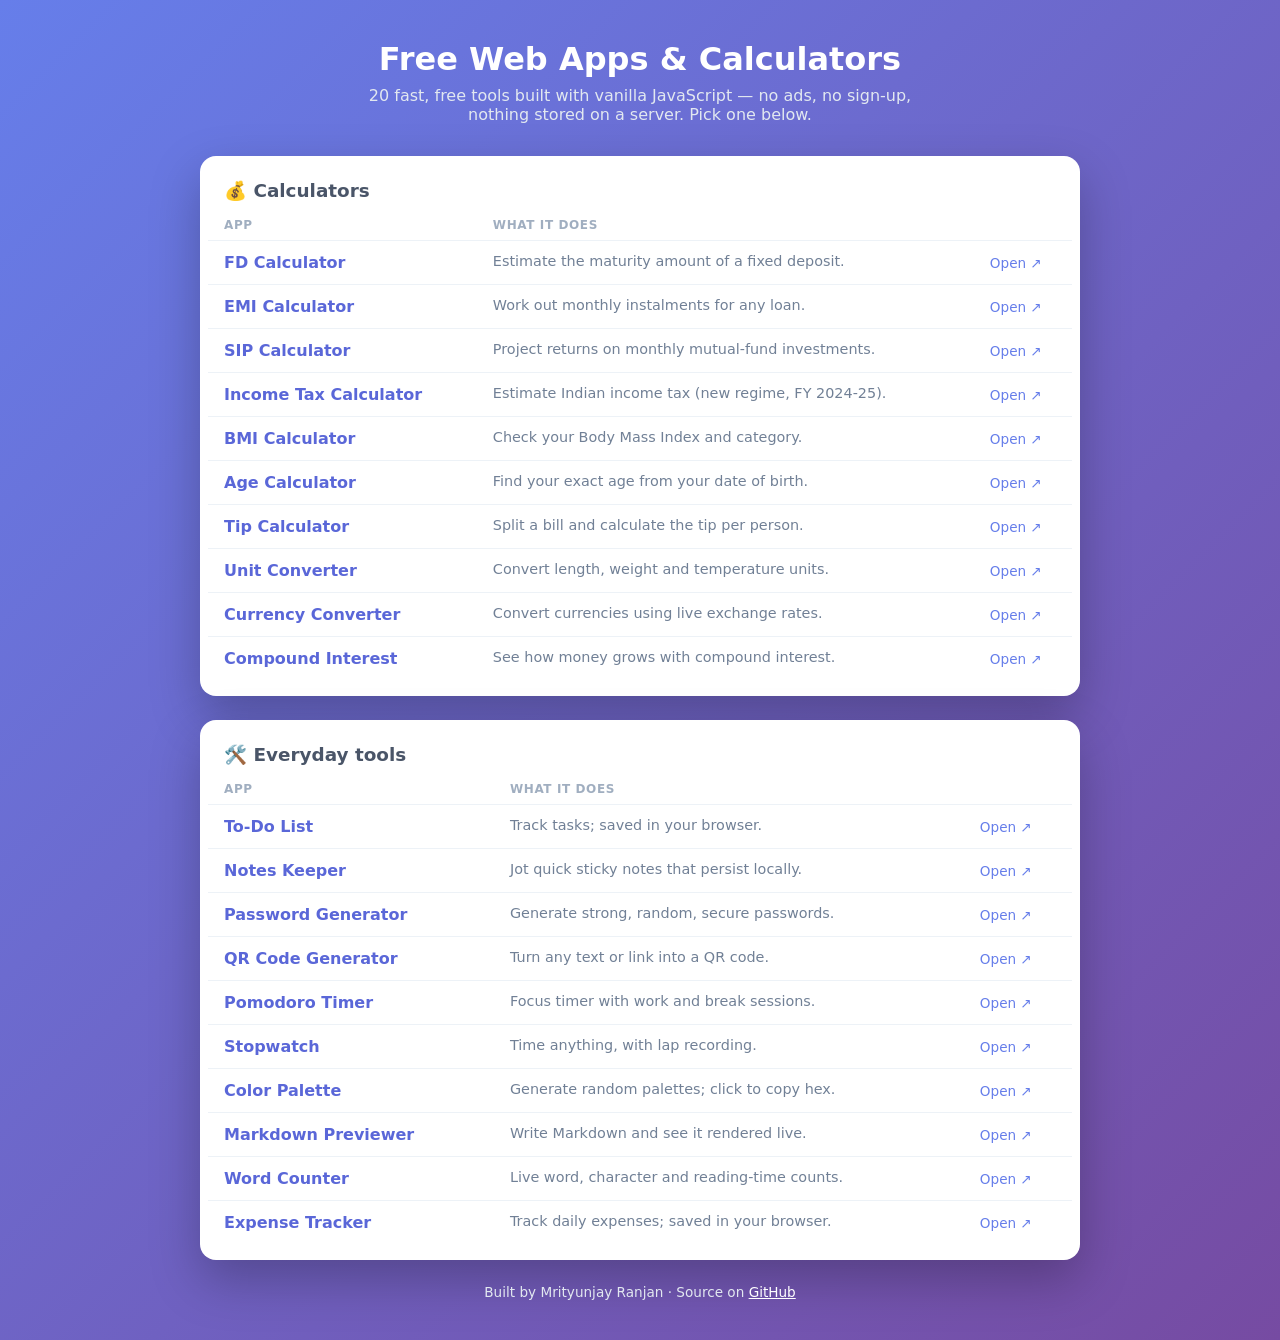
==== index.html @ c01cd496 "Add homepage hub linking all web apps, with SEO metadata and sitemap" ====
<!DOCTYPE html>
<html lang="en">
<head>
  <meta charset="UTF-8" />
  <meta name="viewport" content="width=device-width, initial-scale=1.0" />

  <!-- Primary SEO -->
  <title>Free Online Web Apps & Calculators | Mrityunjay Ranjan</title>
  <meta name="description" content="20 free online web apps and calculators — EMI, FD, SIP, income tax, BMI, password generator, QR code generator, Pomodoro timer, expense tracker and more. Fast, no ads, no sign-up." />
  <meta name="keywords" content="free online calculator, EMI calculator, FD calculator, SIP calculator, income tax calculator, BMI calculator, age calculator, tip calculator, unit converter, currency converter, password generator, QR code generator, pomodoro timer, stopwatch, color palette, markdown previewer, word counter, expense tracker, web apps" />
  <meta name="author" content="Mrityunjay Ranjan" />
  <meta name="robots" content="index, follow" />
  <link rel="canonical" href="https://mrityunjay.github.io/" />

  <!-- Open Graph -->
  <meta property="og:type" content="website" />
  <meta property="og:title" content="Free Online Web Apps & Calculators" />
  <meta property="og:description" content="20 free, fast web apps and calculators — no ads, no sign-up." />
  <meta property="og:url" content="https://mrityunjay.github.io/" />
  <meta property="og:site_name" content="Mrityunjay's Web Apps" />

  <!-- Twitter -->
  <meta name="twitter:card" content="summary" />
  <meta name="twitter:title" content="Free Online Web Apps & Calculators" />
  <meta name="twitter:description" content="20 free, fast web apps and calculators — no ads, no sign-up." />

  <!-- Structured data: list of apps -->
  <script type="application/ld+json">
  {
    "@context": "https://schema.org",
    "@type": "WebSite",
    "name": "Mrityunjay's Web Apps",
    "url": "https://mrityunjay.github.io/",
    "author": { "@type": "Person", "name": "Mrityunjay Ranjan" }
  }
  </script>

  <style>
    * { box-sizing: border-box; margin: 0; padding: 0; }
    body {
      font-family: "Segoe UI", system-ui, -apple-system, sans-serif;
      background: linear-gradient(135deg, #667eea 0%, #764ba2 100%);
      min-height: 100vh; color: #1a202c; padding: 40px 16px;
    }
    header { text-align: center; color: #fff; margin-bottom: 32px; }
    header h1 { font-size: 2rem; margin-bottom: 8px; }
    header p { color: #e2e8f0; max-width: 600px; margin: 0 auto; }
    main { max-width: 880px; margin: 0 auto; }
    section { background: #fff; border-radius: 16px; box-shadow: 0 20px 50px rgba(0,0,0,0.25); padding: 8px 8px 16px; margin-bottom: 24px; }
    section h2 { font-size: 1.15rem; padding: 16px 16px 8px; color: #4a5568; }
    table { width: 100%; border-collapse: collapse; }
    th { text-align: left; font-size: 0.75rem; text-transform: uppercase; letter-spacing: 0.05em; color: #a0aec0; padding: 8px 16px; }
    td { padding: 12px 16px; border-top: 1px solid #edf2f7; vertical-align: top; }
    td.app a { color: #5a67d8; font-weight: 600; text-decoration: none; font-size: 1rem; }
    td.app a:hover { text-decoration: underline; }
    td.desc { color: #718096; font-size: 0.9rem; }
    td.open a { color: #667eea; text-decoration: none; font-size: 0.85rem; white-space: nowrap; }
    tr:hover td { background: #f7fafc; }
    footer { text-align: center; color: #e2e8f0; font-size: 0.85rem; margin-top: 24px; }
    footer a { color: #fff; }
    @media (max-width: 560px) { td.open { display: none; } }
  </style>
</head>
<body>
  <header>
    <h1>Free Web Apps &amp; Calculators</h1>
    <p>20 fast, free tools built with vanilla JavaScript — no ads, no sign-up, nothing stored on a server. Pick one below.</p>
  </header>

  <main>
    <section>
      <h2>💰 Calculators</h2>
      <table>
        <thead><tr><th>App</th><th>What it does</th><th></th></tr></thead>
        <tbody>
          <tr><td class="app"><a href="https://mrityunjay.github.io/fd-calculator/" target="_blank" rel="noopener">FD Calculator</a></td><td class="desc">Estimate the maturity amount of a fixed deposit.</td><td class="open"><a href="https://mrityunjay.github.io/fd-calculator/" target="_blank" rel="noopener">Open ↗</a></td></tr>
          <tr><td class="app"><a href="https://mrityunjay.github.io/emi-calculator/" target="_blank" rel="noopener">EMI Calculator</a></td><td class="desc">Work out monthly instalments for any loan.</td><td class="open"><a href="https://mrityunjay.github.io/emi-calculator/" target="_blank" rel="noopener">Open ↗</a></td></tr>
          <tr><td class="app"><a href="https://mrityunjay.github.io/sip-calculator/" target="_blank" rel="noopener">SIP Calculator</a></td><td class="desc">Project returns on monthly mutual-fund investments.</td><td class="open"><a href="https://mrityunjay.github.io/sip-calculator/" target="_blank" rel="noopener">Open ↗</a></td></tr>
          <tr><td class="app"><a href="https://mrityunjay.github.io/income-tax-calculator/" target="_blank" rel="noopener">Income Tax Calculator</a></td><td class="desc">Estimate Indian income tax (new regime, FY 2024-25).</td><td class="open"><a href="https://mrityunjay.github.io/income-tax-calculator/" target="_blank" rel="noopener">Open ↗</a></td></tr>
          <tr><td class="app"><a href="https://mrityunjay.github.io/bmi-calculator/" target="_blank" rel="noopener">BMI Calculator</a></td><td class="desc">Check your Body Mass Index and category.</td><td class="open"><a href="https://mrityunjay.github.io/bmi-calculator/" target="_blank" rel="noopener">Open ↗</a></td></tr>
          <tr><td class="app"><a href="https://mrityunjay.github.io/age-calculator/" target="_blank" rel="noopener">Age Calculator</a></td><td class="desc">Find your exact age from your date of birth.</td><td class="open"><a href="https://mrityunjay.github.io/age-calculator/" target="_blank" rel="noopener">Open ↗</a></td></tr>
          <tr><td class="app"><a href="https://mrityunjay.github.io/tip-calculator/" target="_blank" rel="noopener">Tip Calculator</a></td><td class="desc">Split a bill and calculate the tip per person.</td><td class="open"><a href="https://mrityunjay.github.io/tip-calculator/" target="_blank" rel="noopener">Open ↗</a></td></tr>
          <tr><td class="app"><a href="https://mrityunjay.github.io/unit-converter/" target="_blank" rel="noopener">Unit Converter</a></td><td class="desc">Convert length, weight and temperature units.</td><td class="open"><a href="https://mrityunjay.github.io/unit-converter/" target="_blank" rel="noopener">Open ↗</a></td></tr>
          <tr><td class="app"><a href="https://mrityunjay.github.io/currency-converter/" target="_blank" rel="noopener">Currency Converter</a></td><td class="desc">Convert currencies using live exchange rates.</td><td class="open"><a href="https://mrityunjay.github.io/currency-converter/" target="_blank" rel="noopener">Open ↗</a></td></tr>
          <tr><td class="app"><a href="https://mrityunjay.github.io/compound-interest-calculator/" target="_blank" rel="noopener">Compound Interest</a></td><td class="desc">See how money grows with compound interest.</td><td class="open"><a href="https://mrityunjay.github.io/compound-interest-calculator/" target="_blank" rel="noopener">Open ↗</a></td></tr>
        </tbody>
      </table>
    </section>

    <section>
      <h2>🛠️ Everyday tools</h2>
      <table>
        <thead><tr><th>App</th><th>What it does</th><th></th></tr></thead>
        <tbody>
          <tr><td class="app"><a href="https://mrityunjay.github.io/todo-list/" target="_blank" rel="noopener">To-Do List</a></td><td class="desc">Track tasks; saved in your browser.</td><td class="open"><a href="https://mrityunjay.github.io/todo-list/" target="_blank" rel="noopener">Open ↗</a></td></tr>
          <tr><td class="app"><a href="https://mrityunjay.github.io/notes-keeper/" target="_blank" rel="noopener">Notes Keeper</a></td><td class="desc">Jot quick sticky notes that persist locally.</td><td class="open"><a href="https://mrityunjay.github.io/notes-keeper/" target="_blank" rel="noopener">Open ↗</a></td></tr>
          <tr><td class="app"><a href="https://mrityunjay.github.io/password-generator/" target="_blank" rel="noopener">Password Generator</a></td><td class="desc">Generate strong, random, secure passwords.</td><td class="open"><a href="https://mrityunjay.github.io/password-generator/" target="_blank" rel="noopener">Open ↗</a></td></tr>
          <tr><td class="app"><a href="https://mrityunjay.github.io/qr-generator/" target="_blank" rel="noopener">QR Code Generator</a></td><td class="desc">Turn any text or link into a QR code.</td><td class="open"><a href="https://mrityunjay.github.io/qr-generator/" target="_blank" rel="noopener">Open ↗</a></td></tr>
          <tr><td class="app"><a href="https://mrityunjay.github.io/pomodoro-timer/" target="_blank" rel="noopener">Pomodoro Timer</a></td><td class="desc">Focus timer with work and break sessions.</td><td class="open"><a href="https://mrityunjay.github.io/pomodoro-timer/" target="_blank" rel="noopener">Open ↗</a></td></tr>
          <tr><td class="app"><a href="https://mrityunjay.github.io/stopwatch/" target="_blank" rel="noopener">Stopwatch</a></td><td class="desc">Time anything, with lap recording.</td><td class="open"><a href="https://mrityunjay.github.io/stopwatch/" target="_blank" rel="noopener">Open ↗</a></td></tr>
          <tr><td class="app"><a href="https://mrityunjay.github.io/color-palette/" target="_blank" rel="noopener">Color Palette</a></td><td class="desc">Generate random palettes; click to copy hex.</td><td class="open"><a href="https://mrityunjay.github.io/color-palette/" target="_blank" rel="noopener">Open ↗</a></td></tr>
          <tr><td class="app"><a href="https://mrityunjay.github.io/markdown-previewer/" target="_blank" rel="noopener">Markdown Previewer</a></td><td class="desc">Write Markdown and see it rendered live.</td><td class="open"><a href="https://mrityunjay.github.io/markdown-previewer/" target="_blank" rel="noopener">Open ↗</a></td></tr>
          <tr><td class="app"><a href="https://mrityunjay.github.io/word-counter/" target="_blank" rel="noopener">Word Counter</a></td><td class="desc">Live word, character and reading-time counts.</td><td class="open"><a href="https://mrityunjay.github.io/word-counter/" target="_blank" rel="noopener">Open ↗</a></td></tr>
          <tr><td class="app"><a href="https://mrityunjay.github.io/expense-tracker/" target="_blank" rel="noopener">Expense Tracker</a></td><td class="desc">Track daily expenses; saved in your browser.</td><td class="open"><a href="https://mrityunjay.github.io/expense-tracker/" target="_blank" rel="noopener">Open ↗</a></td></tr>
        </tbody>
      </table>
    </section>
  </main>

  <footer>
    <p>Built by Mrityunjay Ranjan · Source on <a href="https://github.com/mrityunjay" target="_blank" rel="noopener">GitHub</a></p>
  </footer>
</body>
</html>
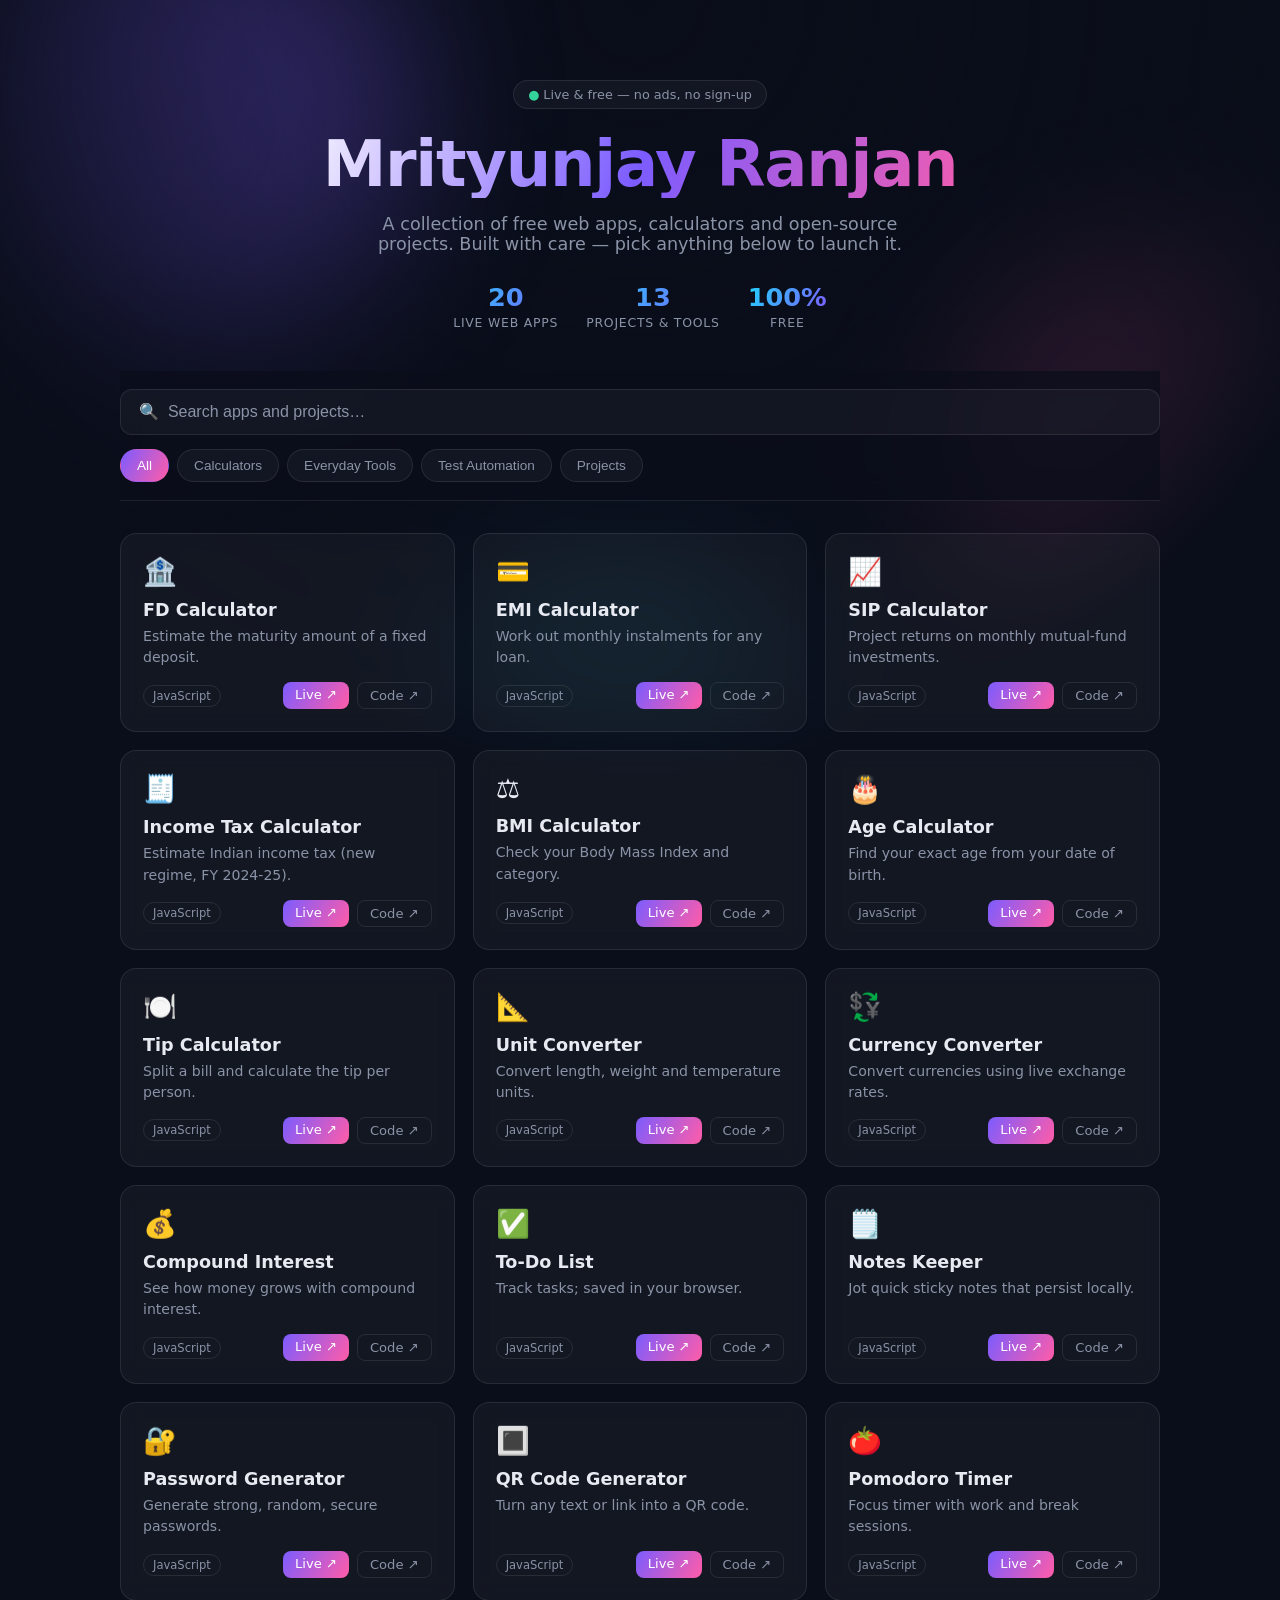
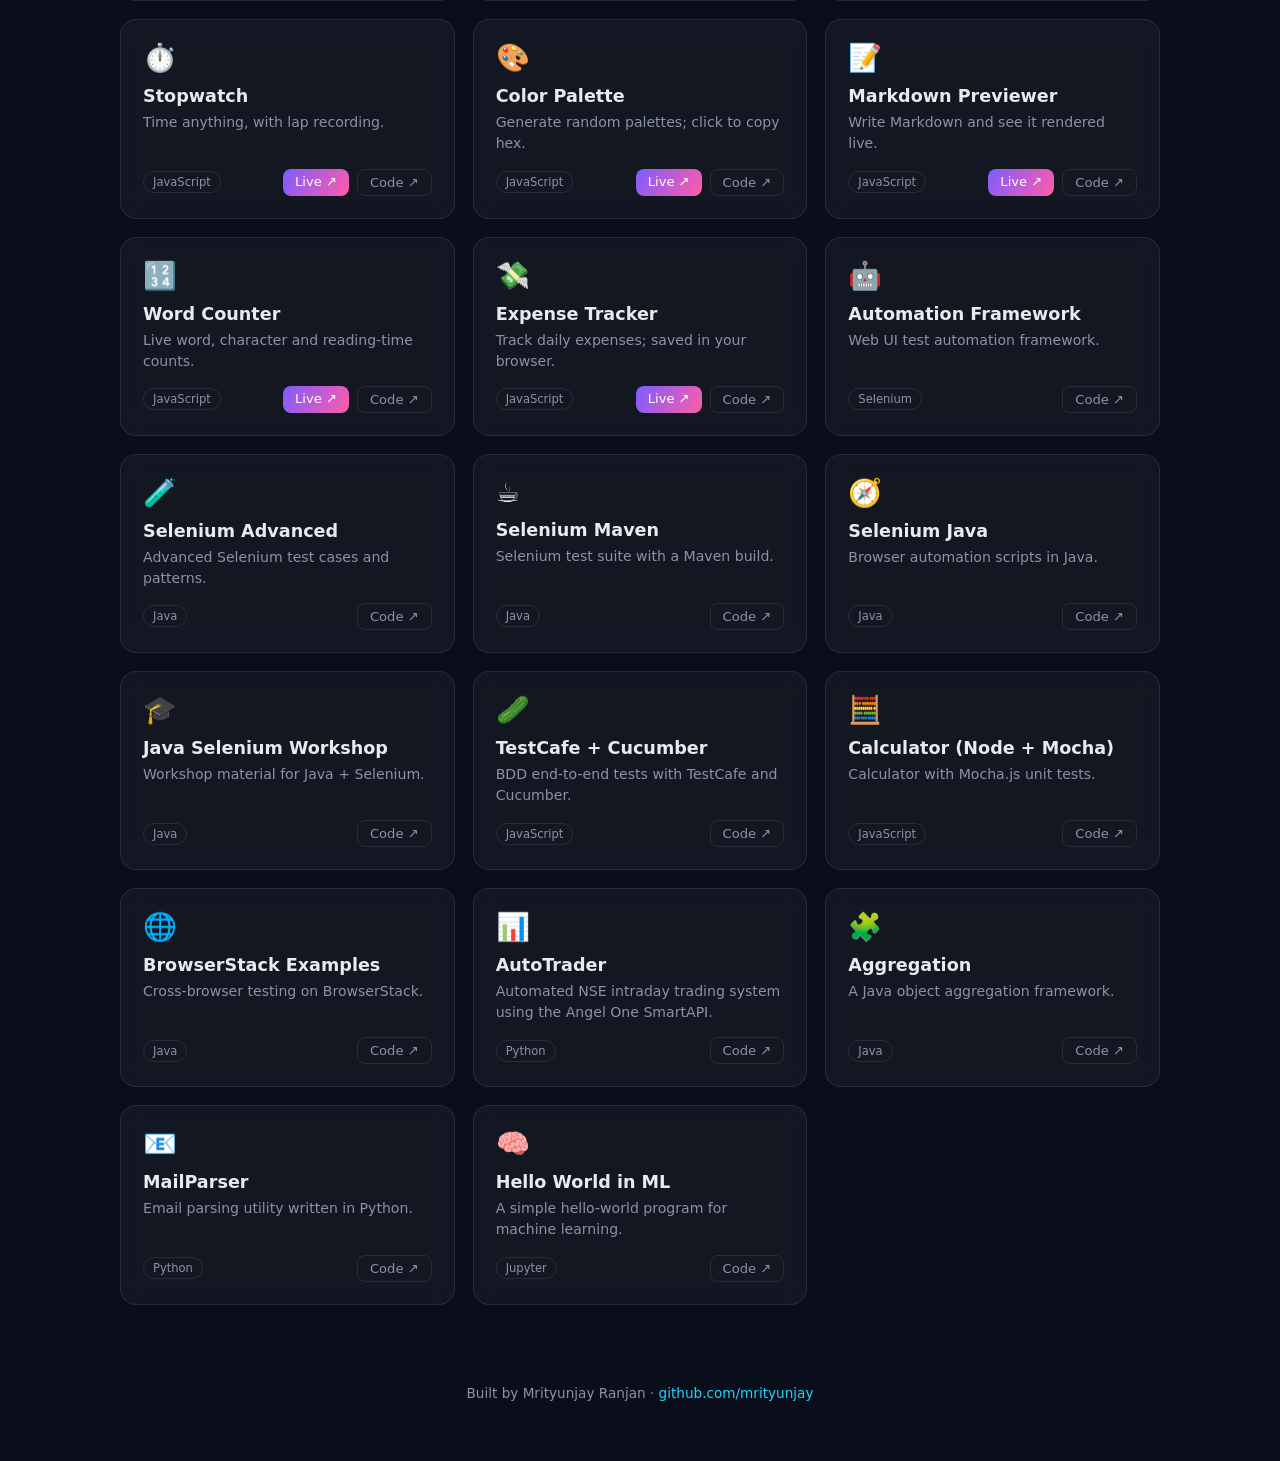
==== commit 2842c8f3: "Redesign homepage: aurora theme, search + filters, include all projects" ====
--- a/index.html
+++ b/index.html
@@ -5,110 +5,258 @@
   <meta name="viewport" content="width=device-width, initial-scale=1.0" />
 
   <!-- Primary SEO -->
-  <title>Free Online Web Apps & Calculators | Mrityunjay Ranjan</title>
-  <meta name="description" content="20 free online web apps and calculators — EMI, FD, SIP, income tax, BMI, password generator, QR code generator, Pomodoro timer, expense tracker and more. Fast, no ads, no sign-up." />
-  <meta name="keywords" content="free online calculator, EMI calculator, FD calculator, SIP calculator, income tax calculator, BMI calculator, age calculator, tip calculator, unit converter, currency converter, password generator, QR code generator, pomodoro timer, stopwatch, color palette, markdown previewer, word counter, expense tracker, web apps" />
+  <title>Mrityunjay Ranjan — Free Web Apps, Calculators &amp; Open-Source Projects</title>
+  <meta name="description" content="Home of 20+ free online web apps and calculators — EMI, FD, SIP, income tax, BMI, password generator, QR code generator, Pomodoro timer, expense tracker — plus open-source automation frameworks and projects. Fast, free, no sign-up." />
+  <meta name="keywords" content="free online calculator, EMI calculator, FD calculator, SIP calculator, income tax calculator, BMI calculator, password generator, QR code generator, pomodoro timer, expense tracker, selenium framework, test automation, autotrader, Mrityunjay Ranjan" />
   <meta name="author" content="Mrityunjay Ranjan" />
   <meta name="robots" content="index, follow" />
   <link rel="canonical" href="https://mrityunjay.github.io/" />
 
   <!-- Open Graph -->
   <meta property="og:type" content="website" />
-  <meta property="og:title" content="Free Online Web Apps & Calculators" />
-  <meta property="og:description" content="20 free, fast web apps and calculators — no ads, no sign-up." />
+  <meta property="og:title" content="Mrityunjay Ranjan — Free Web Apps & Projects" />
+  <meta property="og:description" content="20+ free web apps and calculators, plus open-source automation frameworks and projects." />
   <meta property="og:url" content="https://mrityunjay.github.io/" />
-  <meta property="og:site_name" content="Mrityunjay's Web Apps" />
-
-  <!-- Twitter -->
+  <meta property="og:site_name" content="Mrityunjay Ranjan" />
   <meta name="twitter:card" content="summary" />
-  <meta name="twitter:title" content="Free Online Web Apps & Calculators" />
-  <meta name="twitter:description" content="20 free, fast web apps and calculators — no ads, no sign-up." />
-
-  <!-- Structured data: list of apps -->
+  <meta name="twitter:title" content="Mrityunjay Ranjan — Free Web Apps & Projects" />
+  <meta name="twitter:description" content="20+ free web apps and calculators, plus open-source projects." />
+
   <script type="application/ld+json">
   {
     "@context": "https://schema.org",
-    "@type": "WebSite",
-    "name": "Mrityunjay's Web Apps",
+    "@type": "Person",
+    "name": "Mrityunjay Ranjan",
     "url": "https://mrityunjay.github.io/",
-    "author": { "@type": "Person", "name": "Mrityunjay Ranjan" }
+    "sameAs": ["https://github.com/mrityunjay"],
+    "jobTitle": "Software Engineer"
   }
   </script>
 
   <style>
+    :root {
+      --bg: #0a0e1a;
+      --card: rgba(255, 255, 255, 0.04);
+      --border: rgba(255, 255, 255, 0.09);
+      --text: #e8eaf2;
+      --muted: #8b93a7;
+      --a1: #7c5cff;
+      --a2: #ff5ca8;
+      --a3: #21d4fd;
+    }
     * { box-sizing: border-box; margin: 0; padding: 0; }
+    html { scroll-behavior: smooth; }
     body {
       font-family: "Segoe UI", system-ui, -apple-system, sans-serif;
-      background: linear-gradient(135deg, #667eea 0%, #764ba2 100%);
-      min-height: 100vh; color: #1a202c; padding: 40px 16px;
-    }
-    header { text-align: center; color: #fff; margin-bottom: 32px; }
-    header h1 { font-size: 2rem; margin-bottom: 8px; }
-    header p { color: #e2e8f0; max-width: 600px; margin: 0 auto; }
-    main { max-width: 880px; margin: 0 auto; }
-    section { background: #fff; border-radius: 16px; box-shadow: 0 20px 50px rgba(0,0,0,0.25); padding: 8px 8px 16px; margin-bottom: 24px; }
-    section h2 { font-size: 1.15rem; padding: 16px 16px 8px; color: #4a5568; }
-    table { width: 100%; border-collapse: collapse; }
-    th { text-align: left; font-size: 0.75rem; text-transform: uppercase; letter-spacing: 0.05em; color: #a0aec0; padding: 8px 16px; }
-    td { padding: 12px 16px; border-top: 1px solid #edf2f7; vertical-align: top; }
-    td.app a { color: #5a67d8; font-weight: 600; text-decoration: none; font-size: 1rem; }
-    td.app a:hover { text-decoration: underline; }
-    td.desc { color: #718096; font-size: 0.9rem; }
-    td.open a { color: #667eea; text-decoration: none; font-size: 0.85rem; white-space: nowrap; }
-    tr:hover td { background: #f7fafc; }
-    footer { text-align: center; color: #e2e8f0; font-size: 0.85rem; margin-top: 24px; }
-    footer a { color: #fff; }
-    @media (max-width: 560px) { td.open { display: none; } }
+      background: var(--bg);
+      color: var(--text);
+      min-height: 100vh;
+      overflow-x: hidden;
+      position: relative;
+    }
+
+    /* Animated aurora background */
+    .aurora { position: fixed; inset: 0; z-index: -2; overflow: hidden; }
+    .blob {
+      position: absolute; border-radius: 50%; filter: blur(80px); opacity: 0.55;
+      animation: float 18s ease-in-out infinite;
+    }
+    .blob.b1 { width: 480px; height: 480px; background: var(--a1); top: -120px; left: -80px; }
+    .blob.b2 { width: 420px; height: 420px; background: var(--a2); top: 30%; right: -120px; animation-delay: -6s; }
+    .blob.b3 { width: 460px; height: 460px; background: var(--a3); bottom: -160px; left: 30%; animation-delay: -12s; }
+    @keyframes float {
+      0%,100% { transform: translate(0,0) scale(1); }
+      33% { transform: translate(40px,-30px) scale(1.1); }
+      66% { transform: translate(-30px,40px) scale(0.95); }
+    }
+    body::after {
+      content: ""; position: fixed; inset: 0; z-index: -1;
+      background: radial-gradient(circle at 50% 0%, transparent, var(--bg) 70%);
+    }
+
+    .wrap { max-width: 1080px; margin: 0 auto; padding: 0 20px; }
+
+    /* Hero */
+    header { text-align: center; padding: 80px 20px 40px; }
+    .badge {
+      display: inline-block; padding: 6px 14px; border-radius: 999px;
+      background: var(--card); border: 1px solid var(--border);
+      font-size: 0.8rem; color: var(--muted); margin-bottom: 22px;
+      backdrop-filter: blur(10px);
+    }
+    .badge .dot { color: #34d399; }
+    h1 {
+      font-size: clamp(2.4rem, 6vw, 4rem); line-height: 1.05; letter-spacing: -0.02em;
+      background: linear-gradient(110deg, #fff 20%, var(--a1) 50%, var(--a2) 80%);
+      -webkit-background-clip: text; background-clip: text; -webkit-text-fill-color: transparent;
+      margin-bottom: 16px;
+    }
+    header p.tag { color: var(--muted); font-size: 1.1rem; max-width: 560px; margin: 0 auto 28px; }
+    .stats { display: flex; gap: 28px; justify-content: center; flex-wrap: wrap; }
+    .stat strong { display: block; font-size: 1.6rem; background: linear-gradient(120deg,var(--a3),var(--a1)); -webkit-background-clip:text; background-clip:text; -webkit-text-fill-color:transparent; }
+    .stat span { font-size: 0.78rem; color: var(--muted); text-transform: uppercase; letter-spacing: 0.06em; }
+
+    /* Controls */
+    .controls { position: sticky; top: 0; z-index: 10; padding: 18px 0; background: rgba(10,14,26,0.7); backdrop-filter: blur(14px); border-bottom: 1px solid var(--border); margin-bottom: 32px; }
+    #search {
+      width: 100%; padding: 13px 18px; border-radius: 12px; font-size: 1rem;
+      background: var(--card); border: 1px solid var(--border); color: var(--text);
+      margin-bottom: 14px;
+    }
+    #search::placeholder { color: var(--muted); }
+    #search:focus { outline: none; border-color: var(--a1); }
+    .chips { display: flex; gap: 8px; flex-wrap: wrap; }
+    .chip {
+      padding: 8px 16px; border-radius: 999px; border: 1px solid var(--border);
+      background: var(--card); color: var(--muted); font-size: 0.85rem; cursor: pointer;
+      transition: all 0.18s;
+    }
+    .chip:hover { color: var(--text); }
+    .chip.active { background: linear-gradient(120deg,var(--a1),var(--a2)); color: #fff; border-color: transparent; }
+
+    /* Grid + cards */
+    .grid { display: grid; grid-template-columns: repeat(auto-fill, minmax(260px,1fr)); gap: 18px; padding-bottom: 40px; }
+    .card {
+      position: relative; background: var(--card); border: 1px solid var(--border);
+      border-radius: 16px; padding: 22px; backdrop-filter: blur(10px);
+      transition: transform 0.2s, border-color 0.2s, box-shadow 0.2s;
+      display: flex; flex-direction: column;
+    }
+    .card:hover { transform: translateY(-6px); border-color: rgba(124,92,255,0.6); box-shadow: 0 18px 50px rgba(124,92,255,0.18); }
+    .card .icon { font-size: 1.7rem; margin-bottom: 12px; }
+    .card h3 { font-size: 1.1rem; margin-bottom: 6px; }
+    .card p { color: var(--muted); font-size: 0.88rem; line-height: 1.5; flex: 1; margin-bottom: 14px; }
+    .meta { display: flex; align-items: center; gap: 8px; flex-wrap: wrap; }
+    .lang { font-size: 0.72rem; color: var(--muted); padding: 3px 9px; border: 1px solid var(--border); border-radius: 999px; }
+    .links { margin-left: auto; display: flex; gap: 8px; }
+    .links a { font-size: 0.82rem; text-decoration: none; padding: 5px 12px; border-radius: 8px; transition: 0.18s; }
+    .links a.live { background: linear-gradient(120deg,var(--a1),var(--a2)); color: #fff; }
+    .links a.live:hover { filter: brightness(1.12); }
+    .links a.code { color: var(--muted); border: 1px solid var(--border); }
+    .links a.code:hover { color: var(--text); border-color: var(--a1); }
+
+    .section-title { font-size: 0.8rem; text-transform: uppercase; letter-spacing: 0.08em; color: var(--muted); margin: 8px 0 16px; }
+    .empty-msg { color: var(--muted); text-align: center; padding: 40px; grid-column: 1/-1; }
+
+    footer { text-align: center; padding: 40px 20px 60px; color: var(--muted); font-size: 0.85rem; }
+    footer a { color: var(--a3); text-decoration: none; }
   </style>
 </head>
 <body>
+  <div class="aurora"><div class="blob b1"></div><div class="blob b2"></div><div class="blob b3"></div></div>
+
   <header>
-    <h1>Free Web Apps &amp; Calculators</h1>
-    <p>20 fast, free tools built with vanilla JavaScript — no ads, no sign-up, nothing stored on a server. Pick one below.</p>
+    <span class="badge"><span class="dot">●</span> Live &amp; free — no ads, no sign-up</span>
+    <h1>Mrityunjay Ranjan</h1>
+    <p class="tag">A collection of free web apps, calculators and open-source projects. Built with care — pick anything below to launch it.</p>
+    <div class="stats">
+      <div class="stat"><strong>20</strong><span>Live web apps</span></div>
+      <div class="stat"><strong>13</strong><span>Projects &amp; tools</span></div>
+      <div class="stat"><strong>100%</strong><span>Free</span></div>
+    </div>
   </header>
 
-  <main>
-    <section>
-      <h2>💰 Calculators</h2>
-      <table>
-        <thead><tr><th>App</th><th>What it does</th><th></th></tr></thead>
-        <tbody>
-          <tr><td class="app"><a href="https://mrityunjay.github.io/fd-calculator/" target="_blank" rel="noopener">FD Calculator</a></td><td class="desc">Estimate the maturity amount of a fixed deposit.</td><td class="open"><a href="https://mrityunjay.github.io/fd-calculator/" target="_blank" rel="noopener">Open ↗</a></td></tr>
-          <tr><td class="app"><a href="https://mrityunjay.github.io/emi-calculator/" target="_blank" rel="noopener">EMI Calculator</a></td><td class="desc">Work out monthly instalments for any loan.</td><td class="open"><a href="https://mrityunjay.github.io/emi-calculator/" target="_blank" rel="noopener">Open ↗</a></td></tr>
-          <tr><td class="app"><a href="https://mrityunjay.github.io/sip-calculator/" target="_blank" rel="noopener">SIP Calculator</a></td><td class="desc">Project returns on monthly mutual-fund investments.</td><td class="open"><a href="https://mrityunjay.github.io/sip-calculator/" target="_blank" rel="noopener">Open ↗</a></td></tr>
-          <tr><td class="app"><a href="https://mrityunjay.github.io/income-tax-calculator/" target="_blank" rel="noopener">Income Tax Calculator</a></td><td class="desc">Estimate Indian income tax (new regime, FY 2024-25).</td><td class="open"><a href="https://mrityunjay.github.io/income-tax-calculator/" target="_blank" rel="noopener">Open ↗</a></td></tr>
-          <tr><td class="app"><a href="https://mrityunjay.github.io/bmi-calculator/" target="_blank" rel="noopener">BMI Calculator</a></td><td class="desc">Check your Body Mass Index and category.</td><td class="open"><a href="https://mrityunjay.github.io/bmi-calculator/" target="_blank" rel="noopener">Open ↗</a></td></tr>
-          <tr><td class="app"><a href="https://mrityunjay.github.io/age-calculator/" target="_blank" rel="noopener">Age Calculator</a></td><td class="desc">Find your exact age from your date of birth.</td><td class="open"><a href="https://mrityunjay.github.io/age-calculator/" target="_blank" rel="noopener">Open ↗</a></td></tr>
-          <tr><td class="app"><a href="https://mrityunjay.github.io/tip-calculator/" target="_blank" rel="noopener">Tip Calculator</a></td><td class="desc">Split a bill and calculate the tip per person.</td><td class="open"><a href="https://mrityunjay.github.io/tip-calculator/" target="_blank" rel="noopener">Open ↗</a></td></tr>
-          <tr><td class="app"><a href="https://mrityunjay.github.io/unit-converter/" target="_blank" rel="noopener">Unit Converter</a></td><td class="desc">Convert length, weight and temperature units.</td><td class="open"><a href="https://mrityunjay.github.io/unit-converter/" target="_blank" rel="noopener">Open ↗</a></td></tr>
-          <tr><td class="app"><a href="https://mrityunjay.github.io/currency-converter/" target="_blank" rel="noopener">Currency Converter</a></td><td class="desc">Convert currencies using live exchange rates.</td><td class="open"><a href="https://mrityunjay.github.io/currency-converter/" target="_blank" rel="noopener">Open ↗</a></td></tr>
-          <tr><td class="app"><a href="https://mrityunjay.github.io/compound-interest-calculator/" target="_blank" rel="noopener">Compound Interest</a></td><td class="desc">See how money grows with compound interest.</td><td class="open"><a href="https://mrityunjay.github.io/compound-interest-calculator/" target="_blank" rel="noopener">Open ↗</a></td></tr>
-        </tbody>
-      </table>
-    </section>
-
-    <section>
-      <h2>🛠️ Everyday tools</h2>
-      <table>
-        <thead><tr><th>App</th><th>What it does</th><th></th></tr></thead>
-        <tbody>
-          <tr><td class="app"><a href="https://mrityunjay.github.io/todo-list/" target="_blank" rel="noopener">To-Do List</a></td><td class="desc">Track tasks; saved in your browser.</td><td class="open"><a href="https://mrityunjay.github.io/todo-list/" target="_blank" rel="noopener">Open ↗</a></td></tr>
-          <tr><td class="app"><a href="https://mrityunjay.github.io/notes-keeper/" target="_blank" rel="noopener">Notes Keeper</a></td><td class="desc">Jot quick sticky notes that persist locally.</td><td class="open"><a href="https://mrityunjay.github.io/notes-keeper/" target="_blank" rel="noopener">Open ↗</a></td></tr>
-          <tr><td class="app"><a href="https://mrityunjay.github.io/password-generator/" target="_blank" rel="noopener">Password Generator</a></td><td class="desc">Generate strong, random, secure passwords.</td><td class="open"><a href="https://mrityunjay.github.io/password-generator/" target="_blank" rel="noopener">Open ↗</a></td></tr>
-          <tr><td class="app"><a href="https://mrityunjay.github.io/qr-generator/" target="_blank" rel="noopener">QR Code Generator</a></td><td class="desc">Turn any text or link into a QR code.</td><td class="open"><a href="https://mrityunjay.github.io/qr-generator/" target="_blank" rel="noopener">Open ↗</a></td></tr>
-          <tr><td class="app"><a href="https://mrityunjay.github.io/pomodoro-timer/" target="_blank" rel="noopener">Pomodoro Timer</a></td><td class="desc">Focus timer with work and break sessions.</td><td class="open"><a href="https://mrityunjay.github.io/pomodoro-timer/" target="_blank" rel="noopener">Open ↗</a></td></tr>
-          <tr><td class="app"><a href="https://mrityunjay.github.io/stopwatch/" target="_blank" rel="noopener">Stopwatch</a></td><td class="desc">Time anything, with lap recording.</td><td class="open"><a href="https://mrityunjay.github.io/stopwatch/" target="_blank" rel="noopener">Open ↗</a></td></tr>
-          <tr><td class="app"><a href="https://mrityunjay.github.io/color-palette/" target="_blank" rel="noopener">Color Palette</a></td><td class="desc">Generate random palettes; click to copy hex.</td><td class="open"><a href="https://mrityunjay.github.io/color-palette/" target="_blank" rel="noopener">Open ↗</a></td></tr>
-          <tr><td class="app"><a href="https://mrityunjay.github.io/markdown-previewer/" target="_blank" rel="noopener">Markdown Previewer</a></td><td class="desc">Write Markdown and see it rendered live.</td><td class="open"><a href="https://mrityunjay.github.io/markdown-previewer/" target="_blank" rel="noopener">Open ↗</a></td></tr>
-          <tr><td class="app"><a href="https://mrityunjay.github.io/word-counter/" target="_blank" rel="noopener">Word Counter</a></td><td class="desc">Live word, character and reading-time counts.</td><td class="open"><a href="https://mrityunjay.github.io/word-counter/" target="_blank" rel="noopener">Open ↗</a></td></tr>
-          <tr><td class="app"><a href="https://mrityunjay.github.io/expense-tracker/" target="_blank" rel="noopener">Expense Tracker</a></td><td class="desc">Track daily expenses; saved in your browser.</td><td class="open"><a href="https://mrityunjay.github.io/expense-tracker/" target="_blank" rel="noopener">Open ↗</a></td></tr>
-        </tbody>
-      </table>
-    </section>
-  </main>
+  <div class="wrap">
+    <div class="controls">
+      <input type="text" id="search" placeholder="🔍  Search apps and projects…" aria-label="Search" />
+      <div class="chips" id="chips">
+        <button class="chip active" data-cat="all">All</button>
+        <button class="chip" data-cat="calculator">Calculators</button>
+        <button class="chip" data-cat="tool">Everyday Tools</button>
+        <button class="chip" data-cat="automation">Test Automation</button>
+        <button class="chip" data-cat="project">Projects</button>
+      </div>
+    </div>
+
+    <div class="grid" id="grid"></div>
+  </div>
 
   <footer>
-    <p>Built by Mrityunjay Ranjan · Source on <a href="https://github.com/mrityunjay" target="_blank" rel="noopener">GitHub</a></p>
+    <p>Built by Mrityunjay Ranjan · <a href="https://github.com/mrityunjay" target="_blank" rel="noopener">github.com/mrityunjay</a></p>
   </footer>
+
+  <script>
+    const base = "https://mrityunjay.github.io/";
+    const gh = "https://github.com/mrityunjay/";
+    const items = [
+      // Calculators
+      { t: "FD Calculator", d: "Estimate the maturity amount of a fixed deposit.", c: "calculator", i: "🏦", live: "fd-calculator", lang: "JavaScript" },
+      { t: "EMI Calculator", d: "Work out monthly instalments for any loan.", c: "calculator", i: "💳", live: "emi-calculator", lang: "JavaScript" },
+      { t: "SIP Calculator", d: "Project returns on monthly mutual-fund investments.", c: "calculator", i: "📈", live: "sip-calculator", lang: "JavaScript" },
+      { t: "Income Tax Calculator", d: "Estimate Indian income tax (new regime, FY 2024-25).", c: "calculator", i: "🧾", live: "income-tax-calculator", lang: "JavaScript" },
+      { t: "BMI Calculator", d: "Check your Body Mass Index and category.", c: "calculator", i: "⚖️", live: "bmi-calculator", lang: "JavaScript" },
+      { t: "Age Calculator", d: "Find your exact age from your date of birth.", c: "calculator", i: "🎂", live: "age-calculator", lang: "JavaScript" },
+      { t: "Tip Calculator", d: "Split a bill and calculate the tip per person.", c: "calculator", i: "🍽️", live: "tip-calculator", lang: "JavaScript" },
+      { t: "Unit Converter", d: "Convert length, weight and temperature units.", c: "calculator", i: "📐", live: "unit-converter", lang: "JavaScript" },
+      { t: "Currency Converter", d: "Convert currencies using live exchange rates.", c: "calculator", i: "💱", live: "currency-converter", lang: "JavaScript" },
+      { t: "Compound Interest", d: "See how money grows with compound interest.", c: "calculator", i: "💰", live: "compound-interest-calculator", lang: "JavaScript" },
+      // Everyday tools
+      { t: "To-Do List", d: "Track tasks; saved in your browser.", c: "tool", i: "✅", live: "todo-list", lang: "JavaScript" },
+      { t: "Notes Keeper", d: "Jot quick sticky notes that persist locally.", c: "tool", i: "🗒️", live: "notes-keeper", lang: "JavaScript" },
+      { t: "Password Generator", d: "Generate strong, random, secure passwords.", c: "tool", i: "🔐", live: "password-generator", lang: "JavaScript" },
+      { t: "QR Code Generator", d: "Turn any text or link into a QR code.", c: "tool", i: "🔳", live: "qr-generator", lang: "JavaScript" },
+      { t: "Pomodoro Timer", d: "Focus timer with work and break sessions.", c: "tool", i: "🍅", live: "pomodoro-timer", lang: "JavaScript" },
+      { t: "Stopwatch", d: "Time anything, with lap recording.", c: "tool", i: "⏱️", live: "stopwatch", lang: "JavaScript" },
+      { t: "Color Palette", d: "Generate random palettes; click to copy hex.", c: "tool", i: "🎨", live: "color-palette", lang: "JavaScript" },
+      { t: "Markdown Previewer", d: "Write Markdown and see it rendered live.", c: "tool", i: "📝", live: "markdown-previewer", lang: "JavaScript" },
+      { t: "Word Counter", d: "Live word, character and reading-time counts.", c: "tool", i: "🔢", live: "word-counter", lang: "JavaScript" },
+      { t: "Expense Tracker", d: "Track daily expenses; saved in your browser.", c: "tool", i: "💸", live: "expense-tracker", lang: "JavaScript" },
+      // Test automation
+      { t: "Automation Framework", d: "Web UI test automation framework.", c: "automation", i: "🤖", code: "AutomationFramework", lang: "Selenium" },
+      { t: "Selenium Advanced", d: "Advanced Selenium test cases and patterns.", c: "automation", i: "🧪", code: "SeleniumAdvanced", lang: "Java" },
+      { t: "Selenium Maven", d: "Selenium test suite with a Maven build.", c: "automation", i: "☕", code: "SeleniumMaven", lang: "Java" },
+      { t: "Selenium Java", d: "Browser automation scripts in Java.", c: "automation", i: "🧭", code: "selenium-java", lang: "Java" },
+      { t: "Java Selenium Workshop", d: "Workshop material for Java + Selenium.", c: "automation", i: "🎓", code: "Java-Selenium-Workshop", lang: "Java" },
+      { t: "TestCafe + Cucumber", d: "BDD end-to-end tests with TestCafe and Cucumber.", c: "automation", i: "🥒", code: "testcafe-cucumber", lang: "JavaScript" },
+      { t: "Calculator (Node + Mocha)", d: "Calculator with Mocha.js unit tests.", c: "automation", i: "🧮", code: "Calculator-Node-MochaJs", lang: "JavaScript" },
+      { t: "BrowserStack Examples", d: "Cross-browser testing on BrowserStack.", c: "automation", i: "🌐", code: "BrowserStack", lang: "Java" },
+      // Projects
+      { t: "AutoTrader", d: "Automated NSE intraday trading system using the Angel One SmartAPI.", c: "project", i: "📊", code: "autotrader", lang: "Python" },
+      { t: "Aggregation", d: "A Java object aggregation framework.", c: "project", i: "🧩", code: "Aggregation", lang: "Java" },
+      { t: "MailParser", d: "Email parsing utility written in Python.", c: "project", i: "📧", code: "MailParser", lang: "Python" },
+      { t: "Hello World in ML", d: "A simple hello-world program for machine learning.", c: "project", i: "🧠", code: "HelloWorldInML", lang: "Jupyter" },
+    ];
+
+    const grid = document.getElementById("grid");
+    const search = document.getElementById("search");
+    let activeCat = "all";
+
+    function cardHTML(it) {
+      const liveLink = it.live ? `<a class="live" href="${base}${it.live}/" target="_blank" rel="noopener">Live ↗</a>` : "";
+      const codeRepo = it.code || it.live;
+      const codeLink = `<a class="code" href="${gh}${codeRepo}" target="_blank" rel="noopener">Code ↗</a>`;
+      return `<article class="card">
+        <div class="icon">${it.i}</div>
+        <h3>${it.t}</h3>
+        <p>${it.d}</p>
+        <div class="meta">
+          <span class="lang">${it.lang}</span>
+          <span class="links">${liveLink}${codeLink}</span>
+        </div>
+      </article>`;
+    }
+
+    function render() {
+      const q = search.value.trim().toLowerCase();
+      const filtered = items.filter((it) => {
+        const matchCat = activeCat === "all" || it.c === activeCat;
+        const matchQ = !q || (it.t + " " + it.d).toLowerCase().includes(q);
+        return matchCat && matchQ;
+      });
+      grid.innerHTML = filtered.length
+        ? filtered.map(cardHTML).join("")
+        : '<p class="empty-msg">No matches — try a different search.</p>';
+    }
+
+    document.getElementById("chips").addEventListener("click", (e) => {
+      if (!e.target.classList.contains("chip")) return;
+      document.querySelectorAll(".chip").forEach((c) => c.classList.remove("active"));
+      e.target.classList.add("active");
+      activeCat = e.target.dataset.cat;
+      render();
+    });
+    search.addEventListener("input", render);
+    render();
+  </script>
 </body>
 </html>
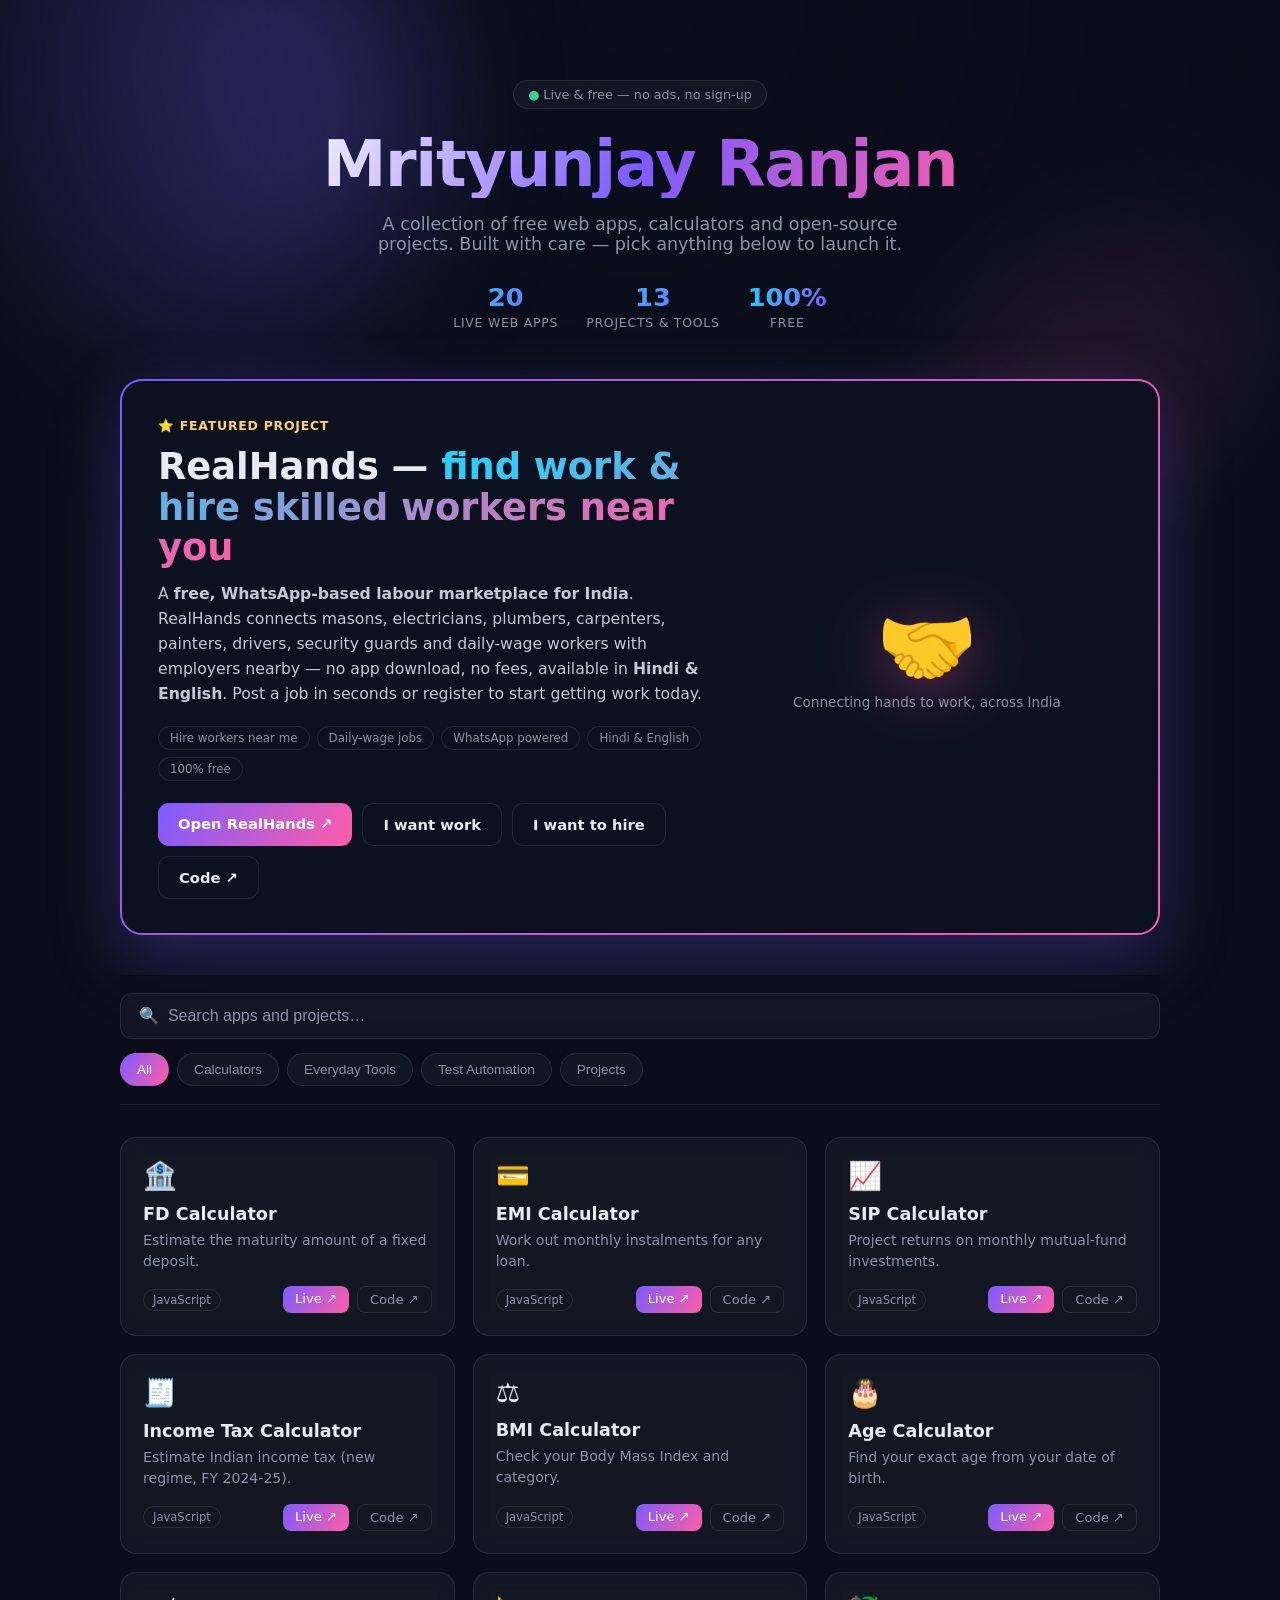
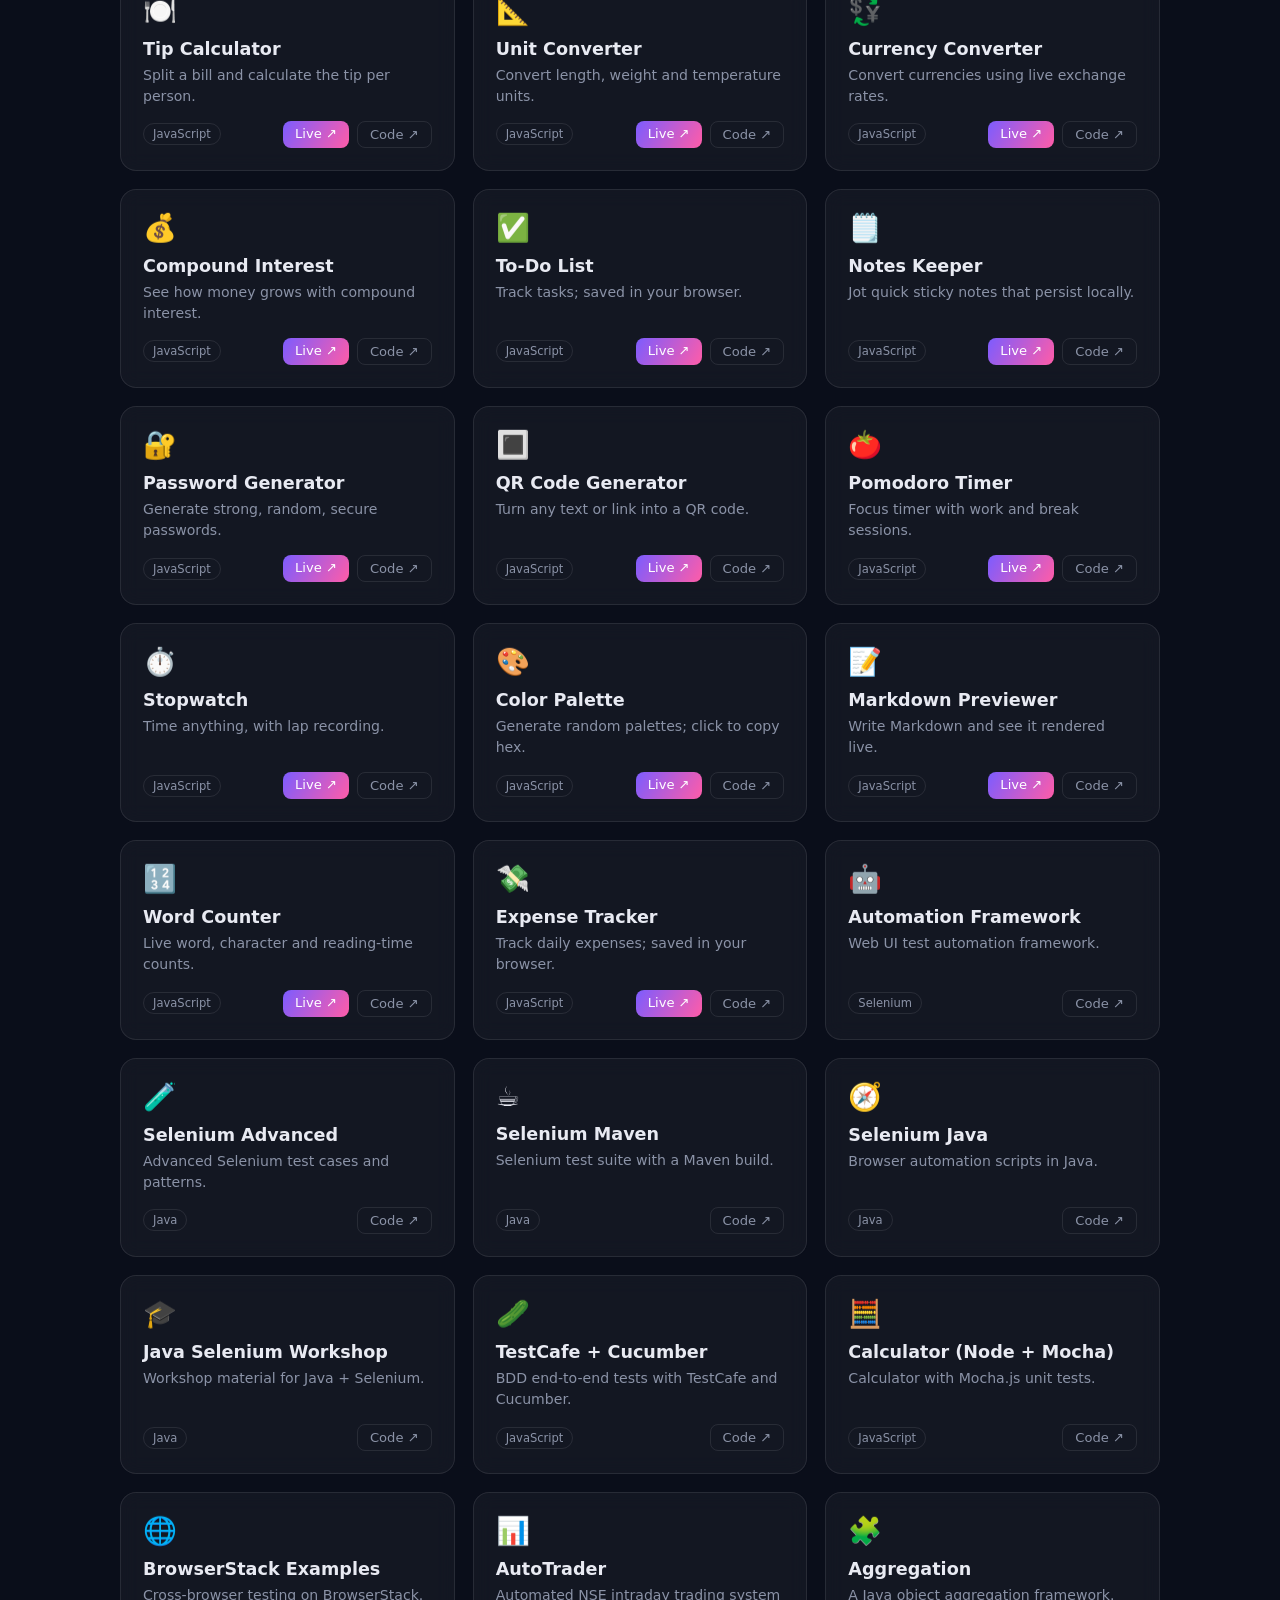
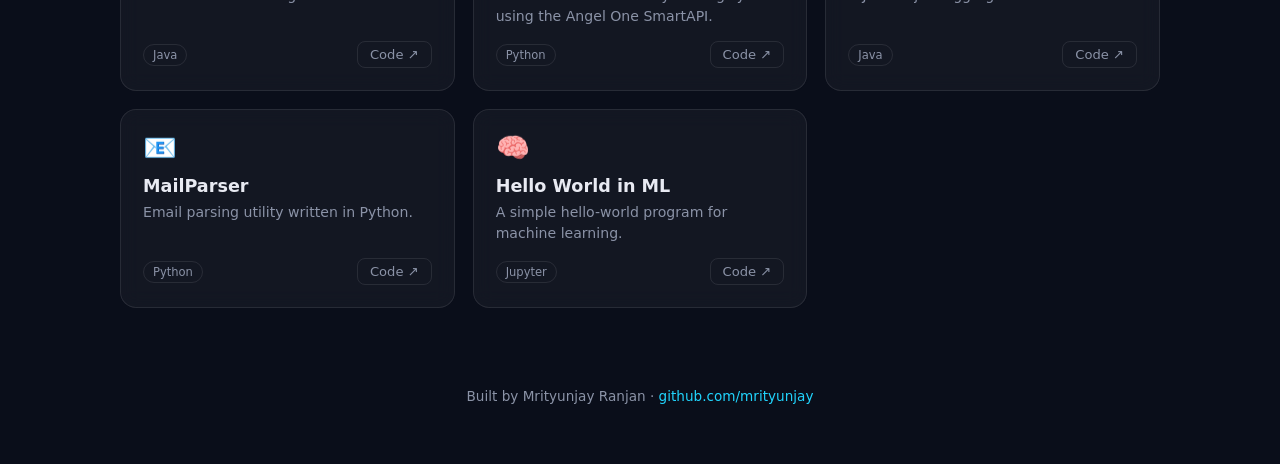
==== commit 31e06442: "Feature RealHands as top spotlight with rich SEO copy and structured data" ====
--- a/index.html
+++ b/index.html
@@ -6,8 +6,8 @@
 
   <!-- Primary SEO -->
   <title>Mrityunjay Ranjan — Free Web Apps, Calculators &amp; Open-Source Projects</title>
-  <meta name="description" content="Home of 20+ free online web apps and calculators — EMI, FD, SIP, income tax, BMI, password generator, QR code generator, Pomodoro timer, expense tracker — plus open-source automation frameworks and projects. Fast, free, no sign-up." />
-  <meta name="keywords" content="free online calculator, EMI calculator, FD calculator, SIP calculator, income tax calculator, BMI calculator, password generator, QR code generator, pomodoro timer, expense tracker, selenium framework, test automation, autotrader, Mrityunjay Ranjan" />
+  <meta name="description" content="RealHands — a free WhatsApp-based labour marketplace connecting skilled and daily-wage workers (masons, electricians, plumbers, carpenters, drivers, security guards) with employers nearby across India, in Hindi &amp; English. Plus 20+ free web apps and calculators — EMI, FD, SIP, income tax, BMI, password &amp; QR generators — and open-source projects." />
+  <meta name="keywords" content="RealHands, hire workers near me, find work near me, daily wage jobs India, labour marketplace India, hire electrician plumber mason carpenter driver, WhatsApp jobs, skilled workers India, मजदूर काम, free online calculator, EMI calculator, FD calculator, SIP calculator, income tax calculator, BMI calculator, password generator, QR code generator, pomodoro timer, expense tracker, selenium framework, test automation, Mrityunjay Ranjan" />
   <meta name="author" content="Mrityunjay Ranjan" />
   <meta name="robots" content="index, follow" />
   <link rel="canonical" href="https://mrityunjay.github.io/" />
@@ -30,6 +30,20 @@
     "url": "https://mrityunjay.github.io/",
     "sameAs": ["https://github.com/mrityunjay"],
     "jobTitle": "Software Engineer"
+  }
+  </script>
+  <script type="application/ld+json">
+  {
+    "@context": "https://schema.org",
+    "@type": "WebApplication",
+    "name": "RealHands",
+    "url": "https://mrityunjay.github.io/realhands/",
+    "applicationCategory": "BusinessApplication",
+    "operatingSystem": "Web, WhatsApp",
+    "offers": { "@type": "Offer", "price": "0", "priceCurrency": "INR" },
+    "description": "A free WhatsApp-based labour marketplace that connects skilled and daily-wage workers — masons, electricians, plumbers, carpenters, drivers and security guards — with employers nearby across India, in Hindi and English.",
+    "areaServed": "IN",
+    "inLanguage": ["en", "hi"]
   }
   </script>
 
@@ -138,6 +152,35 @@
     .section-title { font-size: 0.8rem; text-transform: uppercase; letter-spacing: 0.08em; color: var(--muted); margin: 8px 0 16px; }
     .empty-msg { color: var(--muted); text-align: center; padding: 40px; grid-column: 1/-1; }
 
+    /* Featured spotlight */
+    .spotlight {
+      position: relative; border-radius: 22px; padding: 2px;
+      background: linear-gradient(120deg, var(--a1), var(--a2), var(--a3), var(--a1));
+      background-size: 300% 300%; animation: shine 8s ease infinite;
+      margin: 8px 0 40px; box-shadow: 0 24px 70px rgba(124,92,255,0.28);
+    }
+    @keyframes shine { 0%{background-position:0% 50%} 50%{background-position:100% 50%} 100%{background-position:0% 50%} }
+    .spotlight-inner {
+      background: #0c1120; border-radius: 20px; padding: 34px 36px;
+      display: grid; grid-template-columns: 1.4fr 1fr; gap: 28px; align-items: center;
+    }
+    .spotlight .flag { display:inline-flex; align-items:center; gap:7px; font-size:0.78rem; font-weight:600; letter-spacing:0.06em; text-transform:uppercase; color:#ffd166; margin-bottom:14px; }
+    .spotlight h2 { font-size: clamp(1.6rem, 3.5vw, 2.3rem); line-height:1.1; margin-bottom: 12px; }
+    .spotlight h2 .grad { background:linear-gradient(120deg,var(--a3),var(--a2)); -webkit-background-clip:text;background-clip:text;-webkit-text-fill-color:transparent; }
+    .spotlight p { color: #c2c8d8; font-size: 0.98rem; line-height: 1.6; margin-bottom: 20px; }
+    .spotlight .tags { display:flex; flex-wrap:wrap; gap:7px; margin-bottom:22px; }
+    .spotlight .tags span { font-size:0.74rem; color:var(--muted); border:1px solid var(--border); border-radius:999px; padding:4px 11px; }
+    .cta { display:flex; flex-wrap:wrap; gap:10px; }
+    .cta a { text-decoration:none; padding:12px 20px; border-radius:11px; font-weight:600; font-size:0.92rem; transition:0.18s; }
+    .cta a.primary { background:linear-gradient(120deg,var(--a1),var(--a2)); color:#fff; }
+    .cta a.primary:hover { filter:brightness(1.12); transform:translateY(-2px); }
+    .cta a.secondary { color:var(--text); border:1px solid var(--border); }
+    .cta a.secondary:hover { border-color:var(--a3); color:var(--a3); }
+    .spotlight-visual { text-align:center; }
+    .spotlight-visual .big { font-size:5rem; line-height:1; filter:drop-shadow(0 10px 30px rgba(255,92,168,0.4)); }
+    .spotlight-visual .cap { display:block; margin-top:10px; color:var(--muted); font-size:0.85rem; }
+    @media (max-width: 760px) { .spotlight-inner { grid-template-columns:1fr; text-align:center; } .spotlight-visual{order:-1;} .cta{justify-content:center;} .spotlight .flag,.spotlight .tags{justify-content:center;} }
+
     footer { text-align: center; padding: 40px 20px 60px; color: var(--muted); font-size: 0.85rem; }
     footer a { color: var(--a3); text-decoration: none; }
   </style>
@@ -157,6 +200,29 @@
   </header>
 
   <div class="wrap">
+    <section class="spotlight" aria-label="Featured project: RealHands">
+      <div class="spotlight-inner">
+        <div>
+          <span class="flag">⭐ Featured Project</span>
+          <h2>RealHands — <span class="grad">find work &amp; hire skilled workers near you</span></h2>
+          <p>A <strong>free, WhatsApp-based labour marketplace for India</strong>. RealHands connects masons, electricians, plumbers, carpenters, painters, drivers, security guards and daily-wage workers with employers nearby — no app download, no fees, available in <strong>Hindi &amp; English</strong>. Post a job in seconds or register to start getting work today.</p>
+          <div class="tags">
+            <span>Hire workers near me</span><span>Daily-wage jobs</span><span>WhatsApp powered</span><span>Hindi &amp; English</span><span>100% free</span>
+          </div>
+          <div class="cta">
+            <a class="primary" href="https://mrityunjay.github.io/realhands/" target="_blank" rel="noopener">Open RealHands ↗</a>
+            <a class="secondary" href="https://mrityunjay.github.io/realhands/register-worker.html" target="_blank" rel="noopener">I want work</a>
+            <a class="secondary" href="https://mrityunjay.github.io/realhands/register-company.html" target="_blank" rel="noopener">I want to hire</a>
+            <a class="secondary" href="https://github.com/mrityunjay/realhands" target="_blank" rel="noopener">Code ↗</a>
+          </div>
+        </div>
+        <div class="spotlight-visual">
+          <span class="big">🤝</span>
+          <span class="cap">Connecting hands to work, across India</span>
+        </div>
+      </div>
+    </section>
+
     <div class="controls">
       <input type="text" id="search" placeholder="🔍  Search apps and projects…" aria-label="Search" />
       <div class="chips" id="chips">
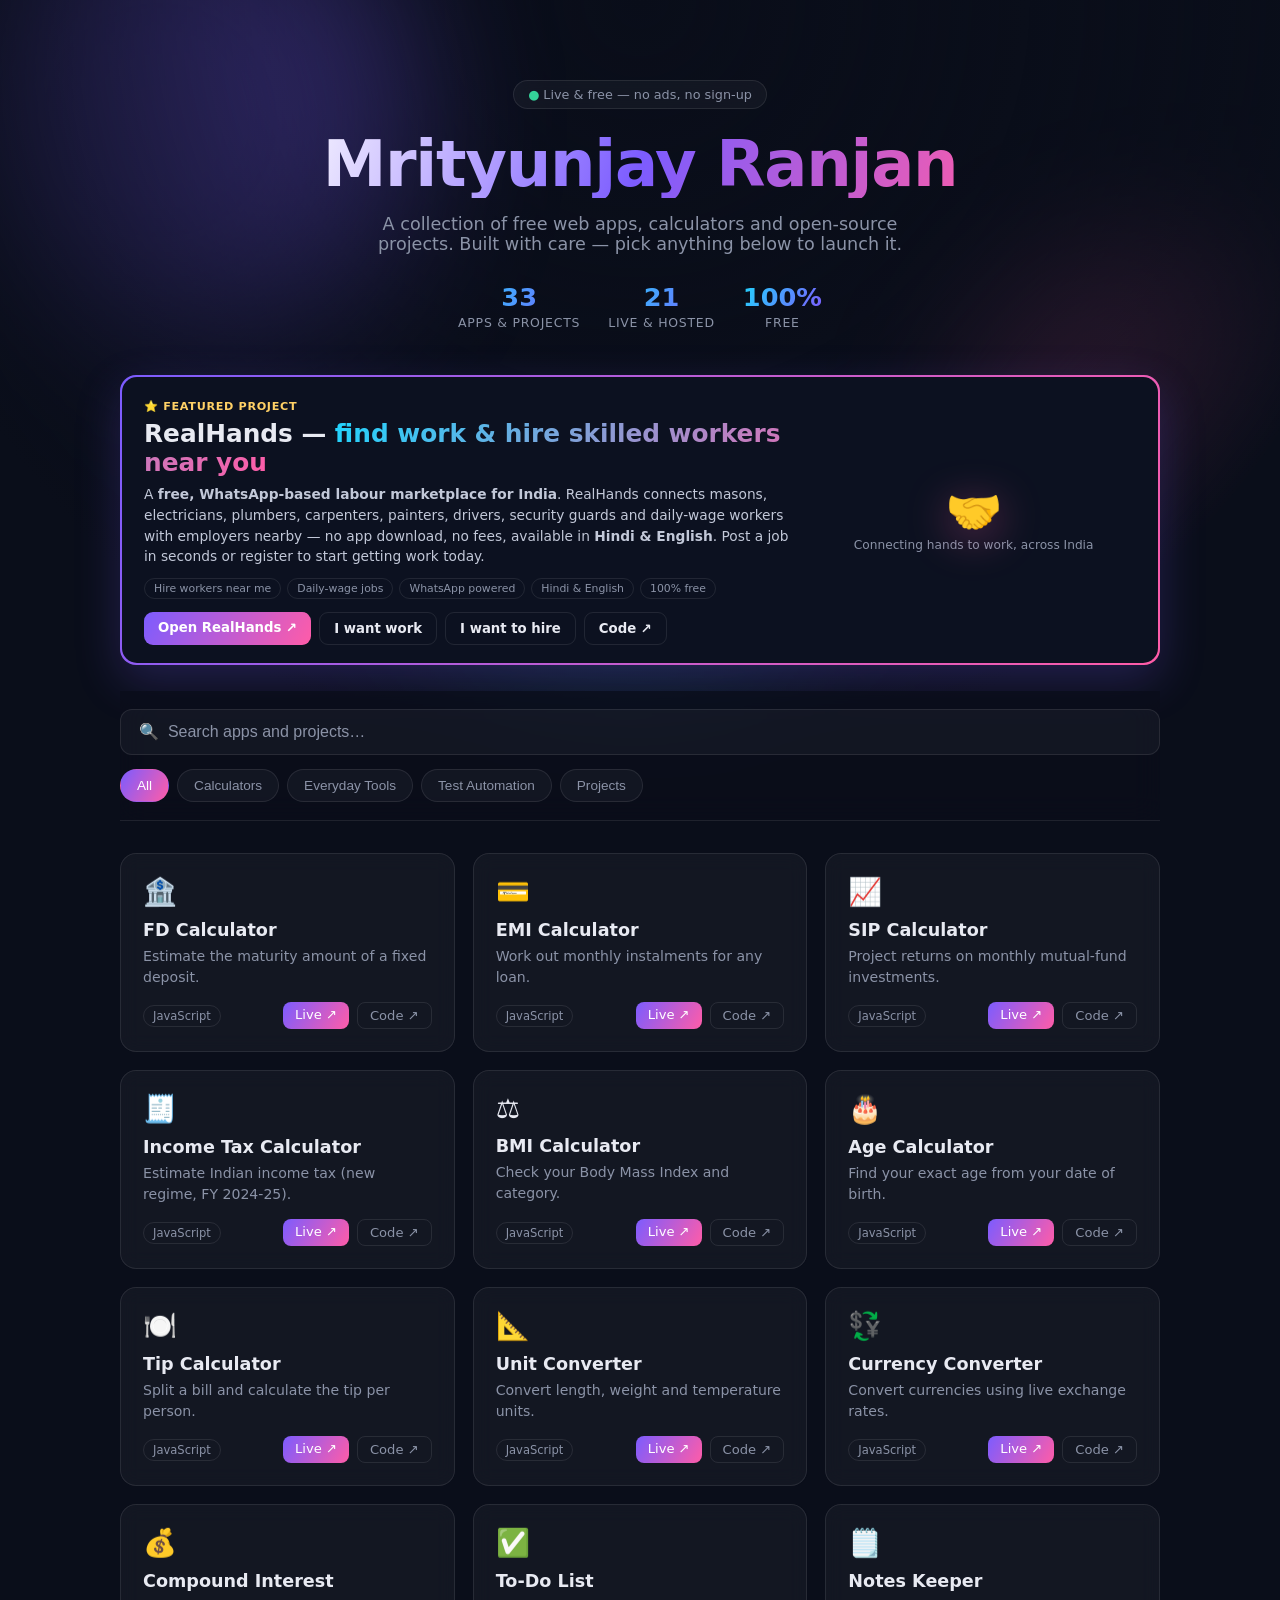
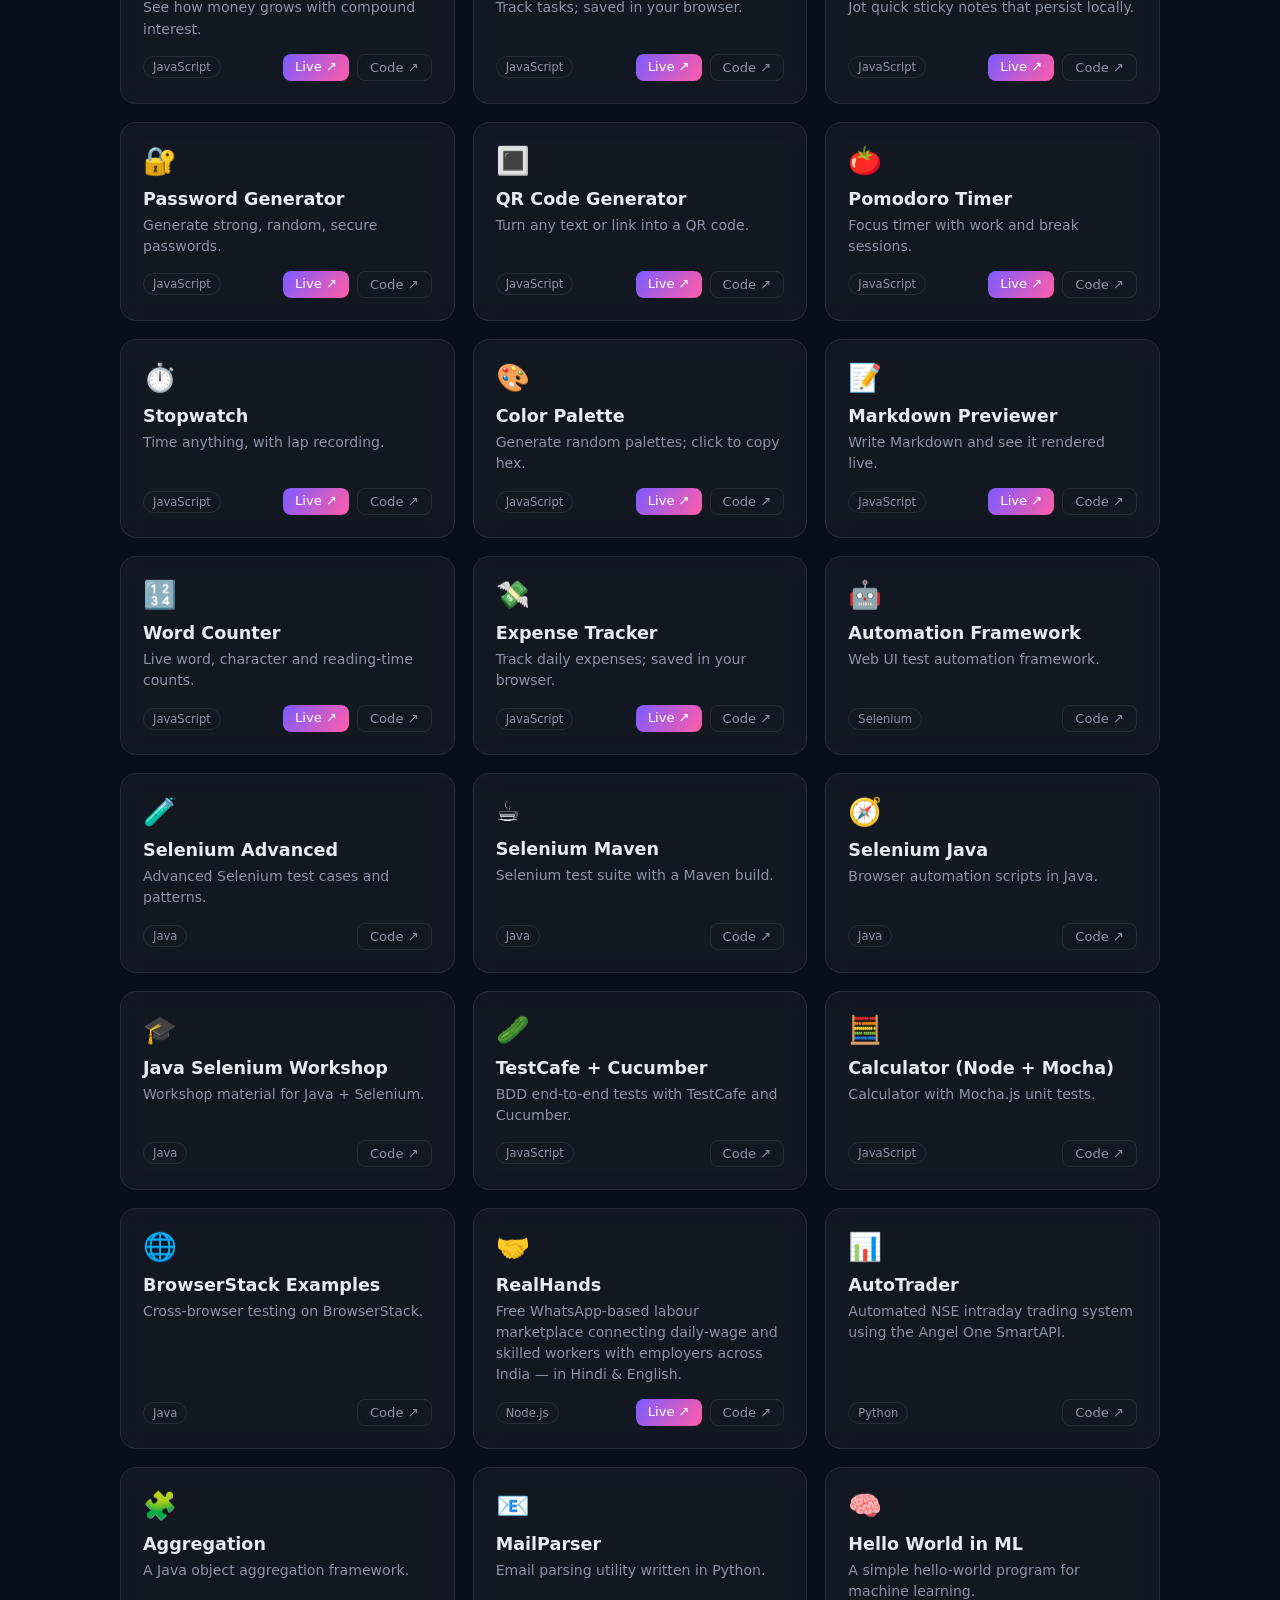
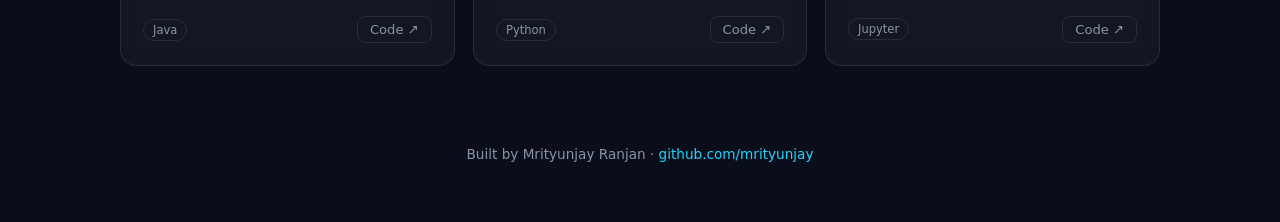
==== commit 37871b17: "Fix totals (33 items, 21 live), add RealHands to project grid, compact spotlight" ====
--- a/index.html
+++ b/index.html
@@ -154,31 +154,31 @@
 
     /* Featured spotlight */
     .spotlight {
-      position: relative; border-radius: 22px; padding: 2px;
+      position: relative; border-radius: 16px; padding: 2px;
       background: linear-gradient(120deg, var(--a1), var(--a2), var(--a3), var(--a1));
       background-size: 300% 300%; animation: shine 8s ease infinite;
-      margin: 8px 0 40px; box-shadow: 0 24px 70px rgba(124,92,255,0.28);
+      margin: 4px 0 26px; box-shadow: 0 16px 46px rgba(124,92,255,0.22);
     }
     @keyframes shine { 0%{background-position:0% 50%} 50%{background-position:100% 50%} 100%{background-position:0% 50%} }
     .spotlight-inner {
-      background: #0c1120; border-radius: 20px; padding: 34px 36px;
-      display: grid; grid-template-columns: 1.4fr 1fr; gap: 28px; align-items: center;
-    }
-    .spotlight .flag { display:inline-flex; align-items:center; gap:7px; font-size:0.78rem; font-weight:600; letter-spacing:0.06em; text-transform:uppercase; color:#ffd166; margin-bottom:14px; }
-    .spotlight h2 { font-size: clamp(1.6rem, 3.5vw, 2.3rem); line-height:1.1; margin-bottom: 12px; }
+      background: #0c1120; border-radius: 15px; padding: 18px 22px;
+      display: grid; grid-template-columns: 1.6fr 0.8fr; gap: 18px; align-items: center;
+    }
+    .spotlight .flag { display:inline-flex; align-items:center; gap:6px; font-size:0.7rem; font-weight:600; letter-spacing:0.06em; text-transform:uppercase; color:#ffd166; margin-bottom:7px; }
+    .spotlight h2 { font-size: clamp(1.2rem, 2.4vw, 1.55rem); line-height:1.15; margin-bottom: 7px; }
     .spotlight h2 .grad { background:linear-gradient(120deg,var(--a3),var(--a2)); -webkit-background-clip:text;background-clip:text;-webkit-text-fill-color:transparent; }
-    .spotlight p { color: #c2c8d8; font-size: 0.98rem; line-height: 1.6; margin-bottom: 20px; }
-    .spotlight .tags { display:flex; flex-wrap:wrap; gap:7px; margin-bottom:22px; }
-    .spotlight .tags span { font-size:0.74rem; color:var(--muted); border:1px solid var(--border); border-radius:999px; padding:4px 11px; }
-    .cta { display:flex; flex-wrap:wrap; gap:10px; }
-    .cta a { text-decoration:none; padding:12px 20px; border-radius:11px; font-weight:600; font-size:0.92rem; transition:0.18s; }
+    .spotlight p { color: #c2c8d8; font-size: 0.86rem; line-height: 1.5; margin-bottom: 11px; }
+    .spotlight .tags { display:flex; flex-wrap:wrap; gap:6px; margin-bottom:13px; }
+    .spotlight .tags span { font-size:0.68rem; color:var(--muted); border:1px solid var(--border); border-radius:999px; padding:3px 9px; }
+    .cta { display:flex; flex-wrap:wrap; gap:8px; }
+    .cta a { text-decoration:none; padding:8px 14px; border-radius:9px; font-weight:600; font-size:0.83rem; transition:0.18s; }
     .cta a.primary { background:linear-gradient(120deg,var(--a1),var(--a2)); color:#fff; }
     .cta a.primary:hover { filter:brightness(1.12); transform:translateY(-2px); }
     .cta a.secondary { color:var(--text); border:1px solid var(--border); }
     .cta a.secondary:hover { border-color:var(--a3); color:var(--a3); }
     .spotlight-visual { text-align:center; }
-    .spotlight-visual .big { font-size:5rem; line-height:1; filter:drop-shadow(0 10px 30px rgba(255,92,168,0.4)); }
-    .spotlight-visual .cap { display:block; margin-top:10px; color:var(--muted); font-size:0.85rem; }
+    .spotlight-visual .big { font-size:2.8rem; line-height:1; filter:drop-shadow(0 8px 22px rgba(255,92,168,0.4)); }
+    .spotlight-visual .cap { display:block; margin-top:6px; color:var(--muted); font-size:0.76rem; }
     @media (max-width: 760px) { .spotlight-inner { grid-template-columns:1fr; text-align:center; } .spotlight-visual{order:-1;} .cta{justify-content:center;} .spotlight .flag,.spotlight .tags{justify-content:center;} }
 
     footer { text-align: center; padding: 40px 20px 60px; color: var(--muted); font-size: 0.85rem; }
@@ -193,8 +193,8 @@
     <h1>Mrityunjay Ranjan</h1>
     <p class="tag">A collection of free web apps, calculators and open-source projects. Built with care — pick anything below to launch it.</p>
     <div class="stats">
-      <div class="stat"><strong>20</strong><span>Live web apps</span></div>
-      <div class="stat"><strong>13</strong><span>Projects &amp; tools</span></div>
+      <div class="stat"><strong>33</strong><span>Apps &amp; projects</span></div>
+      <div class="stat"><strong>21</strong><span>Live &amp; hosted</span></div>
       <div class="stat"><strong>100%</strong><span>Free</span></div>
     </div>
   </header>
@@ -277,6 +277,7 @@
       { t: "Calculator (Node + Mocha)", d: "Calculator with Mocha.js unit tests.", c: "automation", i: "🧮", code: "Calculator-Node-MochaJs", lang: "JavaScript" },
       { t: "BrowserStack Examples", d: "Cross-browser testing on BrowserStack.", c: "automation", i: "🌐", code: "BrowserStack", lang: "Java" },
       // Projects
+      { t: "RealHands", d: "Free WhatsApp-based labour marketplace connecting daily-wage and skilled workers with employers across India — in Hindi & English.", c: "project", i: "🤝", live: "realhands", code: "realhands", lang: "Node.js" },
       { t: "AutoTrader", d: "Automated NSE intraday trading system using the Angel One SmartAPI.", c: "project", i: "📊", code: "autotrader", lang: "Python" },
       { t: "Aggregation", d: "A Java object aggregation framework.", c: "project", i: "🧩", code: "Aggregation", lang: "Java" },
       { t: "MailParser", d: "Email parsing utility written in Python.", c: "project", i: "📧", code: "MailParser", lang: "Python" },
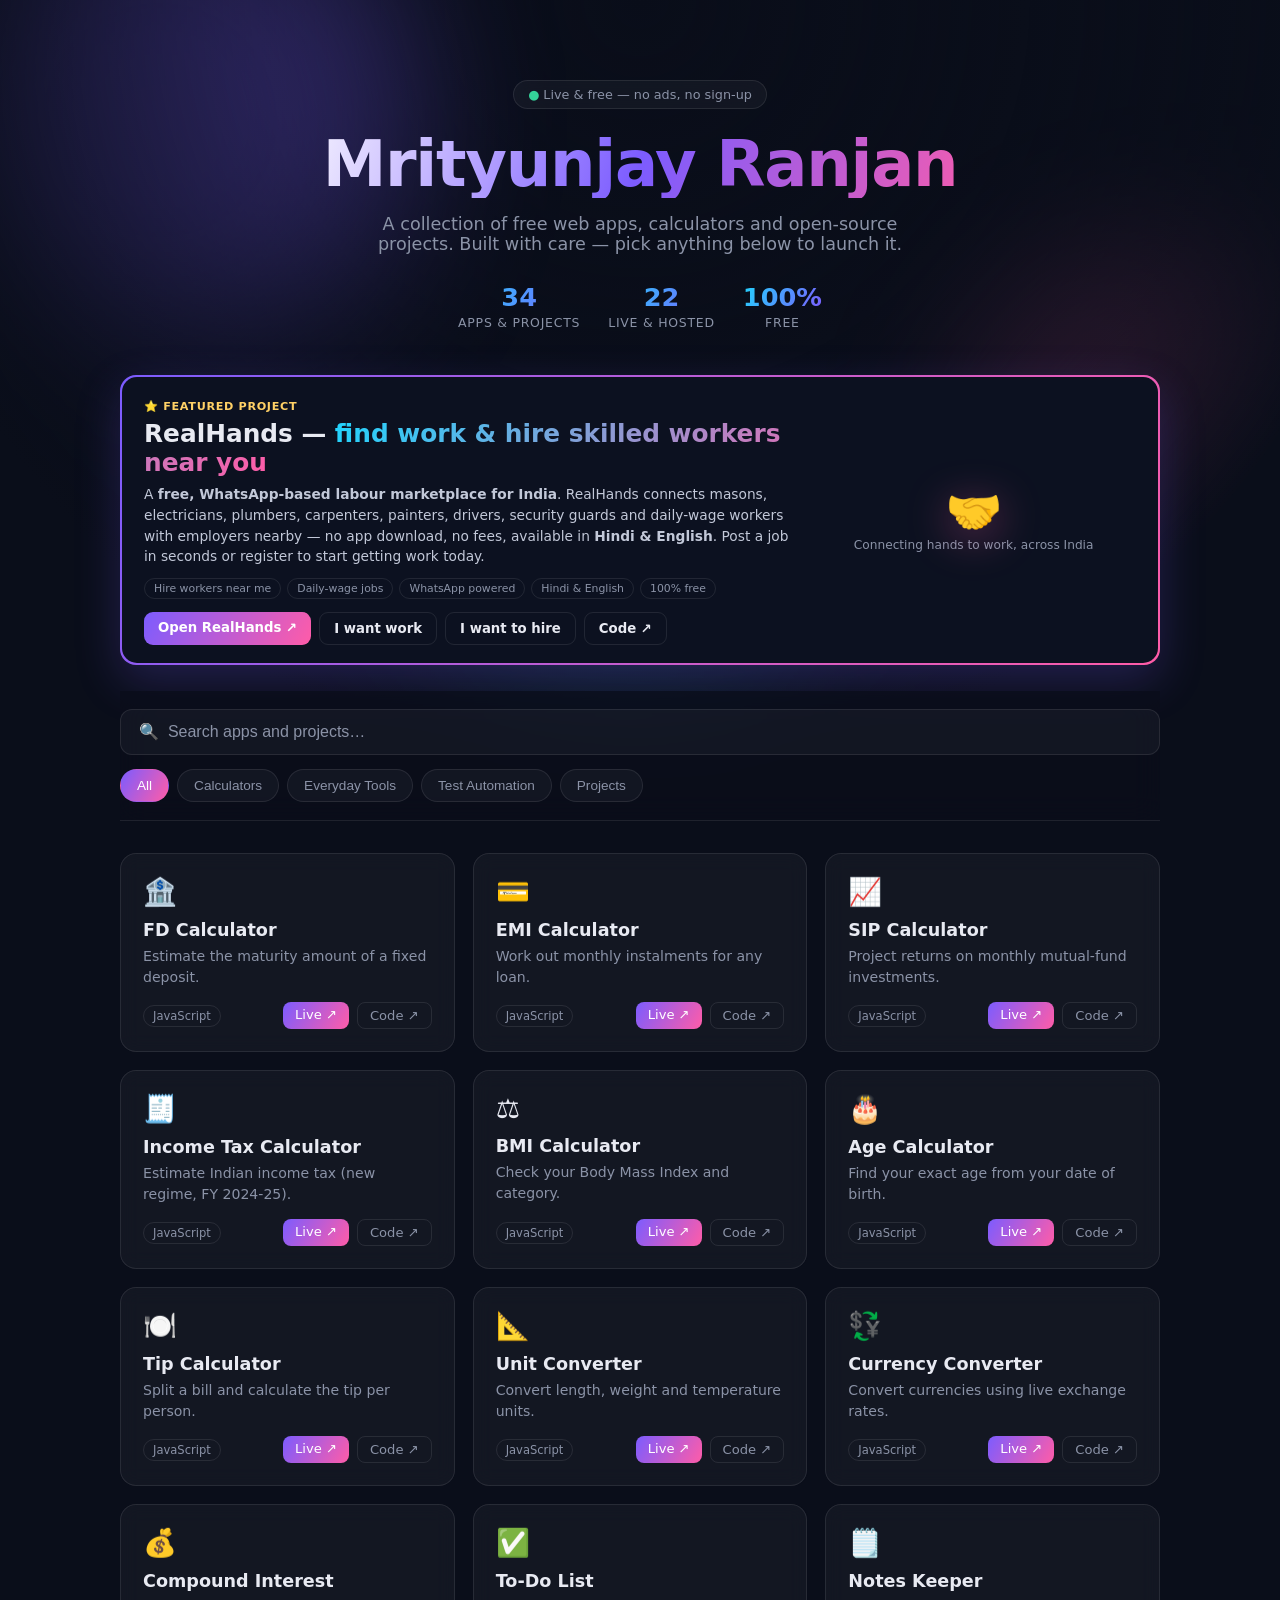
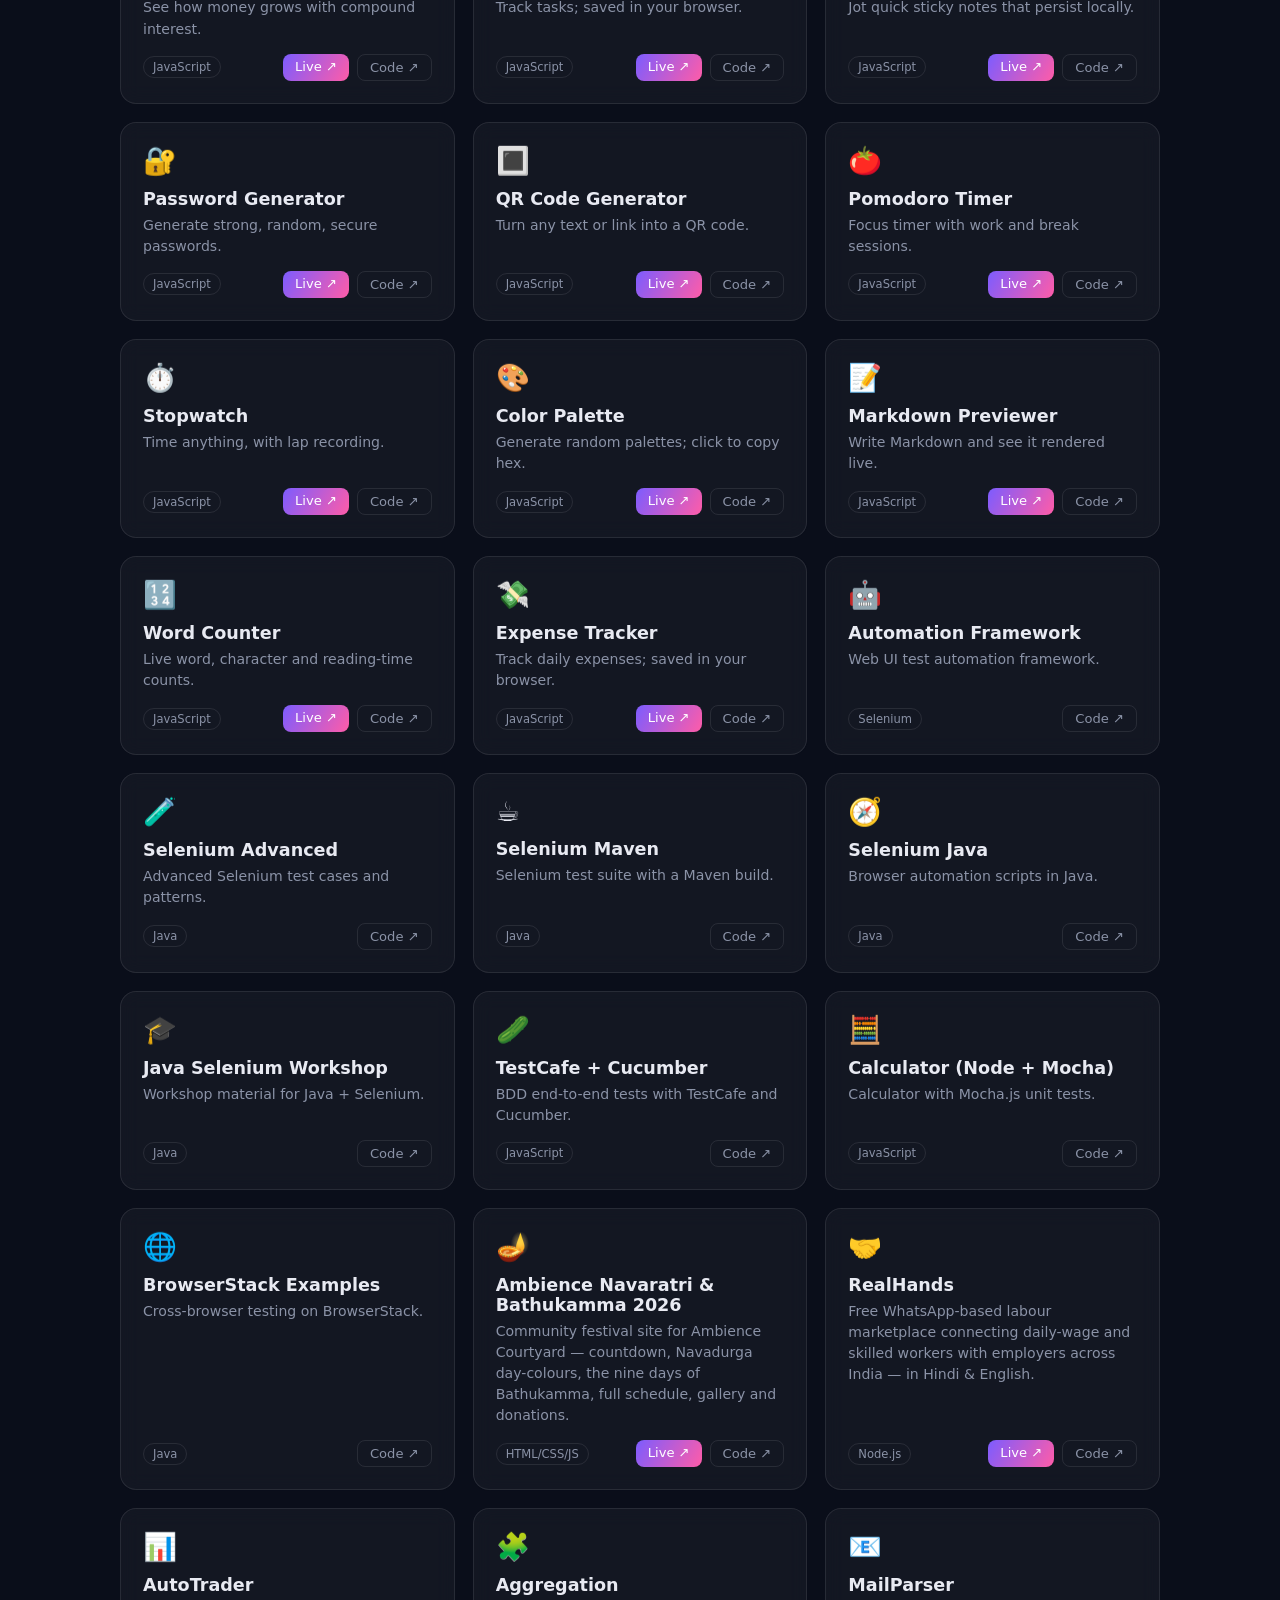
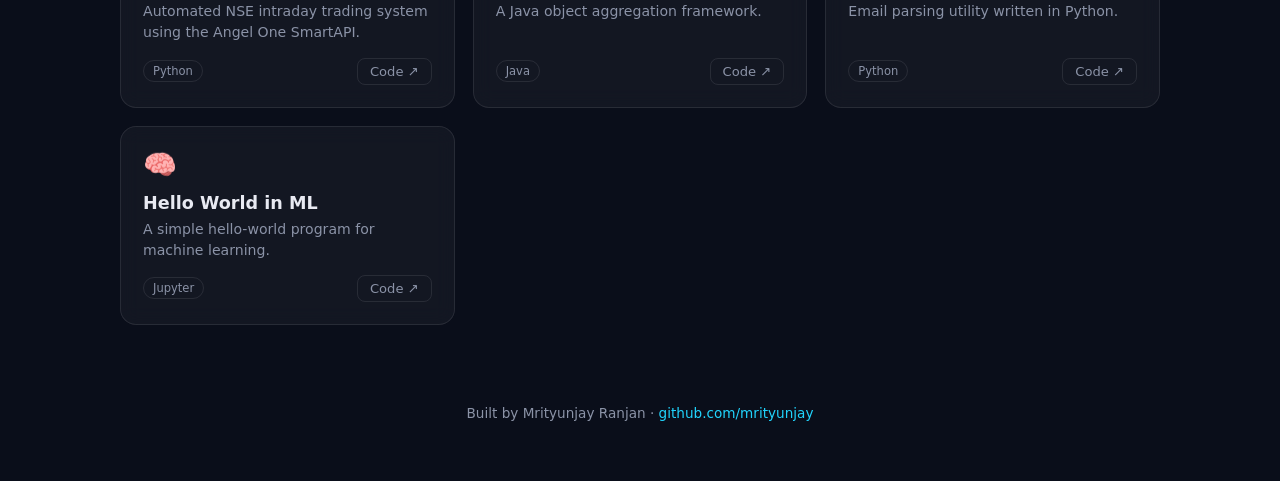
==== commit 5d03decb: "Add Ambience Navaratri & Bathukamma 2026 festival site Publish the community festival site (schedule" ====
--- a/index.html
+++ b/index.html
@@ -193,8 +193,8 @@
     <h1>Mrityunjay Ranjan</h1>
     <p class="tag">A collection of free web apps, calculators and open-source projects. Built with care — pick anything below to launch it.</p>
     <div class="stats">
-      <div class="stat"><strong>33</strong><span>Apps &amp; projects</span></div>
-      <div class="stat"><strong>21</strong><span>Live &amp; hosted</span></div>
+      <div class="stat"><strong>34</strong><span>Apps &amp; projects</span></div>
+      <div class="stat"><strong>22</strong><span>Live &amp; hosted</span></div>
       <div class="stat"><strong>100%</strong><span>Free</span></div>
     </div>
   </header>
@@ -277,6 +277,7 @@
       { t: "Calculator (Node + Mocha)", d: "Calculator with Mocha.js unit tests.", c: "automation", i: "🧮", code: "Calculator-Node-MochaJs", lang: "JavaScript" },
       { t: "BrowserStack Examples", d: "Cross-browser testing on BrowserStack.", c: "automation", i: "🌐", code: "BrowserStack", lang: "Java" },
       // Projects
+      { t: "Ambience Navaratri & Bathukamma 2026", d: "Community festival site for Ambience Courtyard — countdown, Navadurga day-colours, the nine days of Bathukamma, full schedule, gallery and donations.", c: "project", i: "🪔", live: "ambience-navaratri-bathukamma-2026", code: "mrityunjay.github.io/tree/main/ambience-navaratri-bathukamma-2026", lang: "HTML/CSS/JS" },
       { t: "RealHands", d: "Free WhatsApp-based labour marketplace connecting daily-wage and skilled workers with employers across India — in Hindi & English.", c: "project", i: "🤝", live: "realhands", code: "realhands", lang: "Node.js" },
       { t: "AutoTrader", d: "Automated NSE intraday trading system using the Angel One SmartAPI.", c: "project", i: "📊", code: "autotrader", lang: "Python" },
       { t: "Aggregation", d: "A Java object aggregation framework.", c: "project", i: "🧩", code: "Aggregation", lang: "Java" },
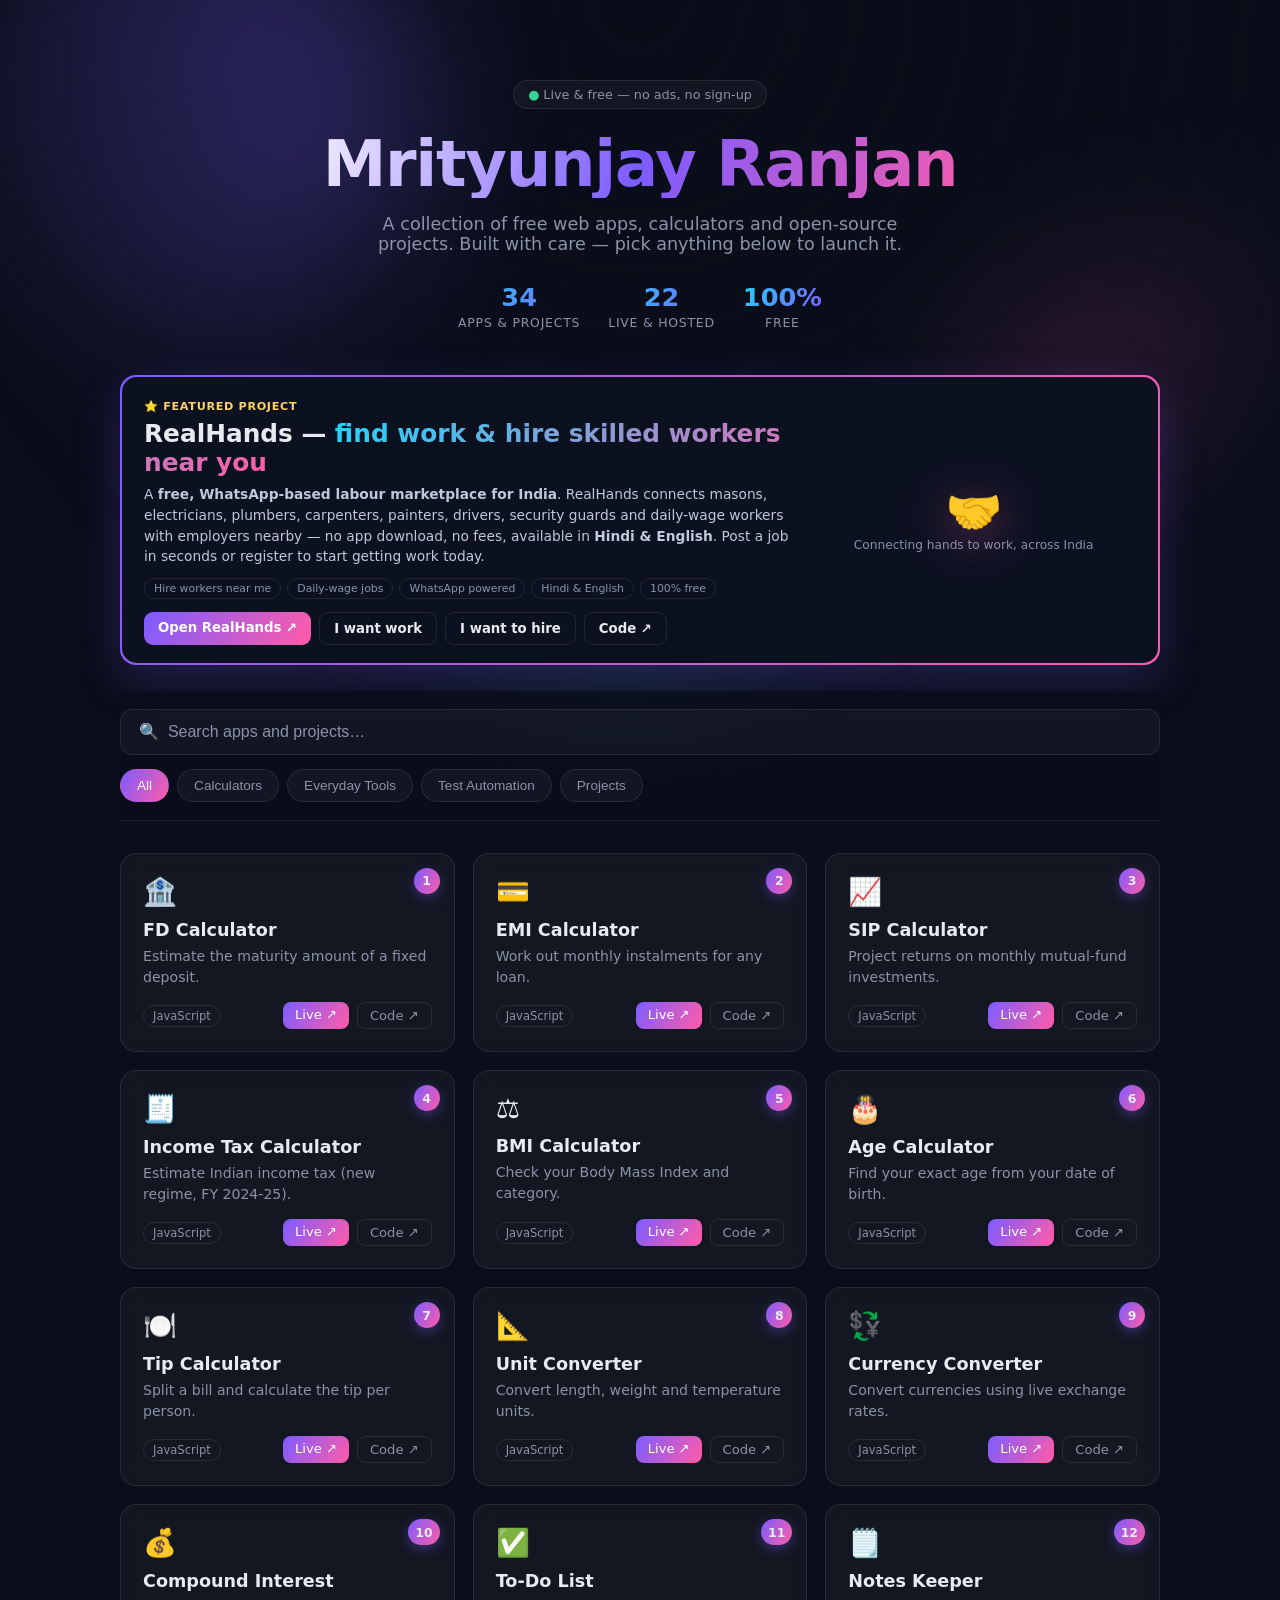
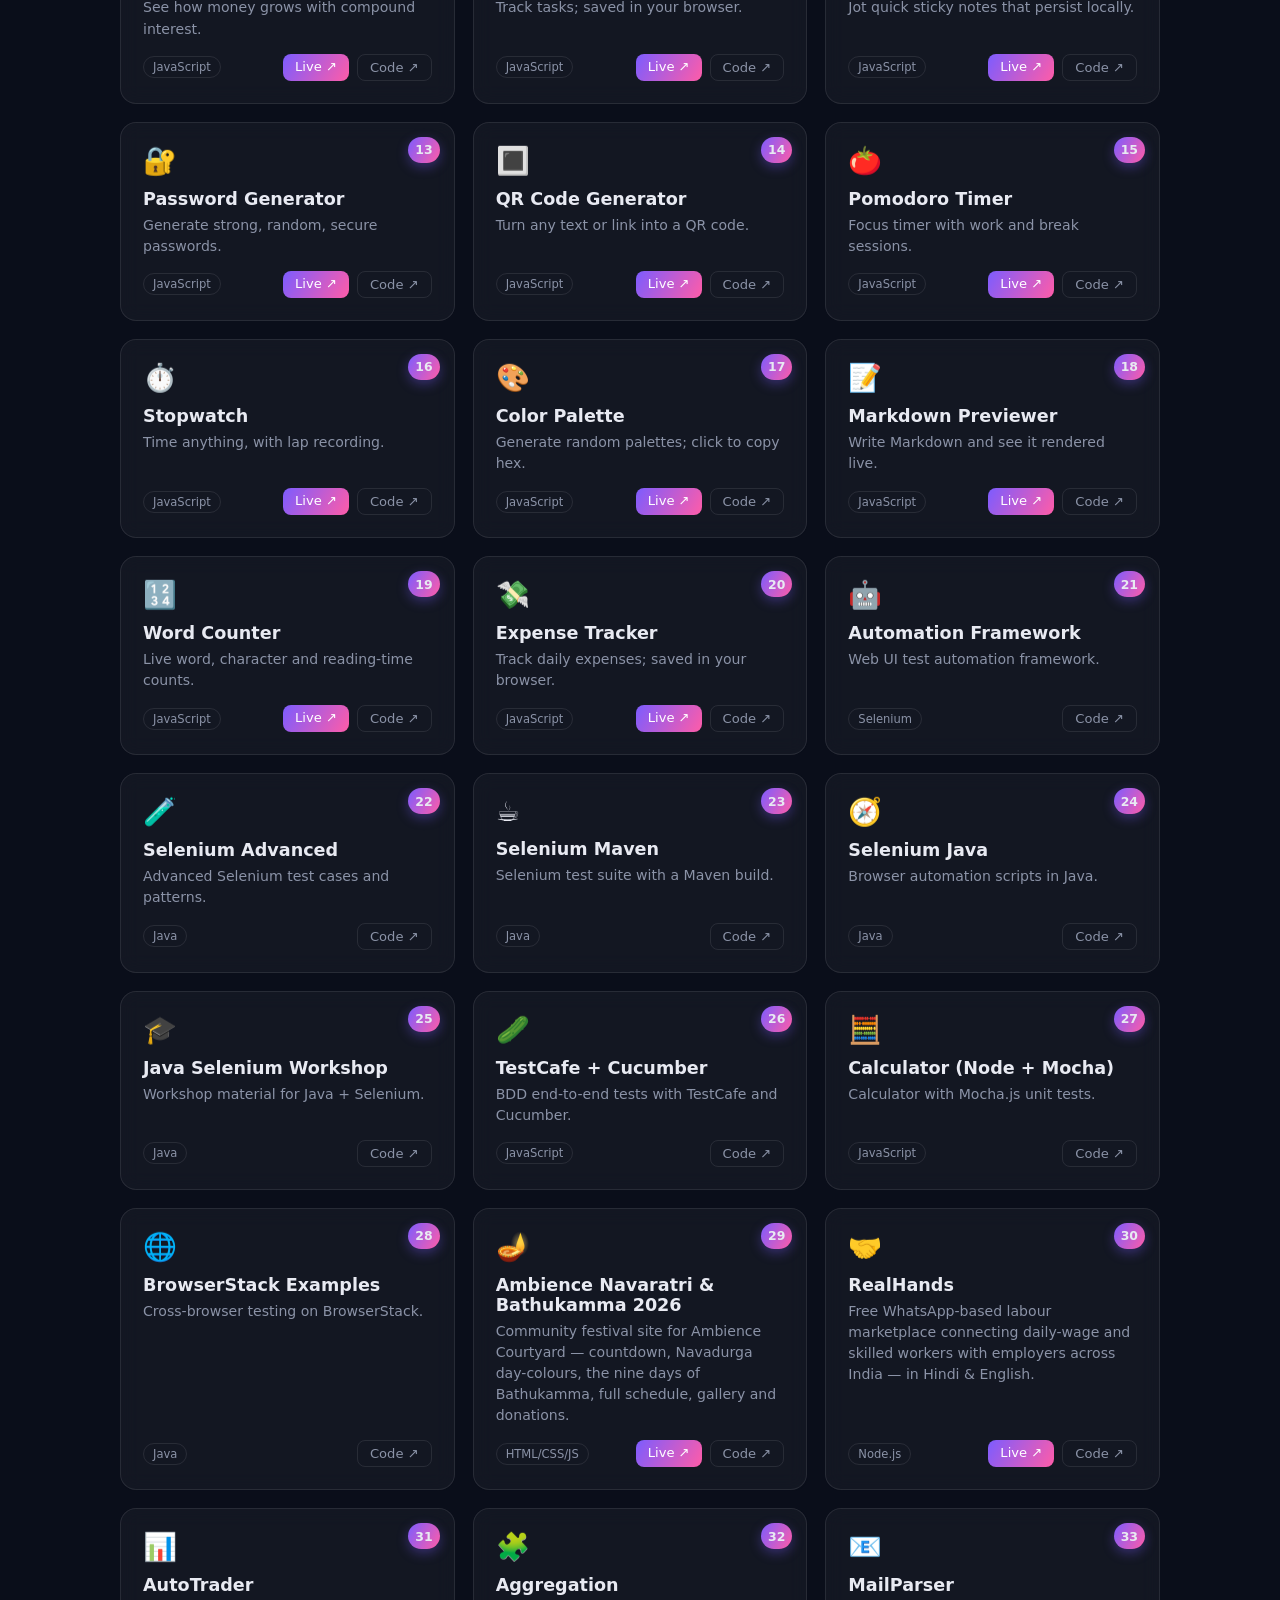
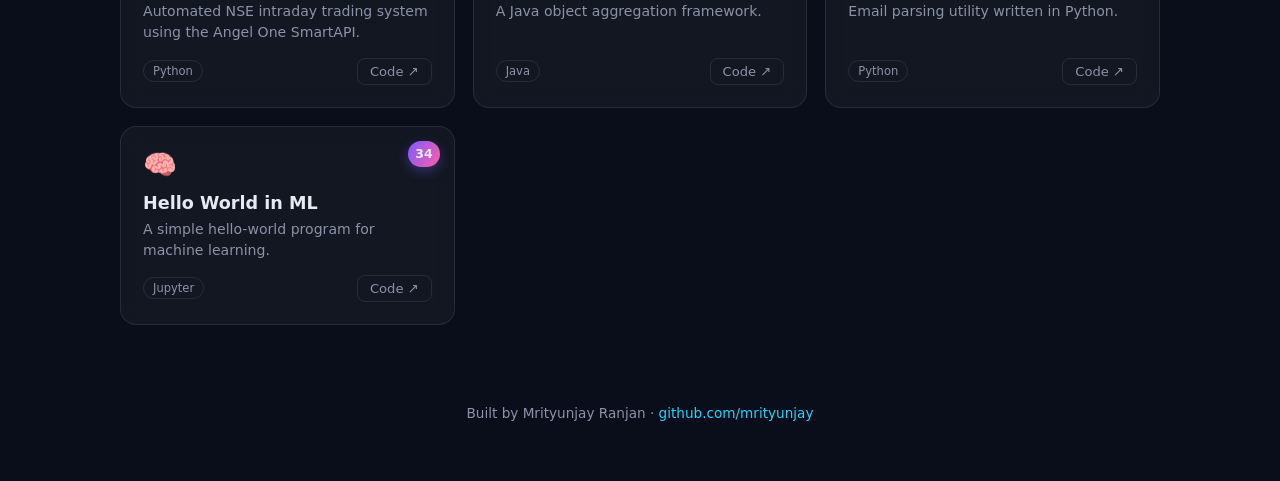
==== commit c0078452: "Add numbering badge to each project card on the homepage Show a sequential number on every card in t" ====
--- a/index.html
+++ b/index.html
@@ -137,6 +137,12 @@
       display: flex; flex-direction: column;
     }
     .card:hover { transform: translateY(-6px); border-color: rgba(124,92,255,0.6); box-shadow: 0 18px 50px rgba(124,92,255,0.18); }
+    .card .num {
+      position: absolute; top: 14px; right: 14px; min-width: 26px; height: 26px; padding: 0 7px;
+      display: inline-flex; align-items: center; justify-content: center; border-radius: 999px;
+      font-size: 0.78rem; font-weight: 700; color: var(--text);
+      background: linear-gradient(120deg, var(--a1), var(--a2)); box-shadow: 0 4px 12px rgba(124,92,255,0.35);
+    }
     .card .icon { font-size: 1.7rem; margin-bottom: 12px; }
     .card h3 { font-size: 1.1rem; margin-bottom: 6px; }
     .card p { color: var(--muted); font-size: 0.88rem; line-height: 1.5; flex: 1; margin-bottom: 14px; }
@@ -289,11 +295,12 @@
     const search = document.getElementById("search");
     let activeCat = "all";
 
-    function cardHTML(it) {
+    function cardHTML(it, i) {
       const liveLink = it.live ? `<a class="live" href="${base}${it.live}/" target="_blank" rel="noopener">Live ↗</a>` : "";
       const codeRepo = it.code || it.live;
       const codeLink = `<a class="code" href="${gh}${codeRepo}" target="_blank" rel="noopener">Code ↗</a>`;
       return `<article class="card">
+        <span class="num">${i + 1}</span>
         <div class="icon">${it.i}</div>
         <h3>${it.t}</h3>
         <p>${it.d}</p>
